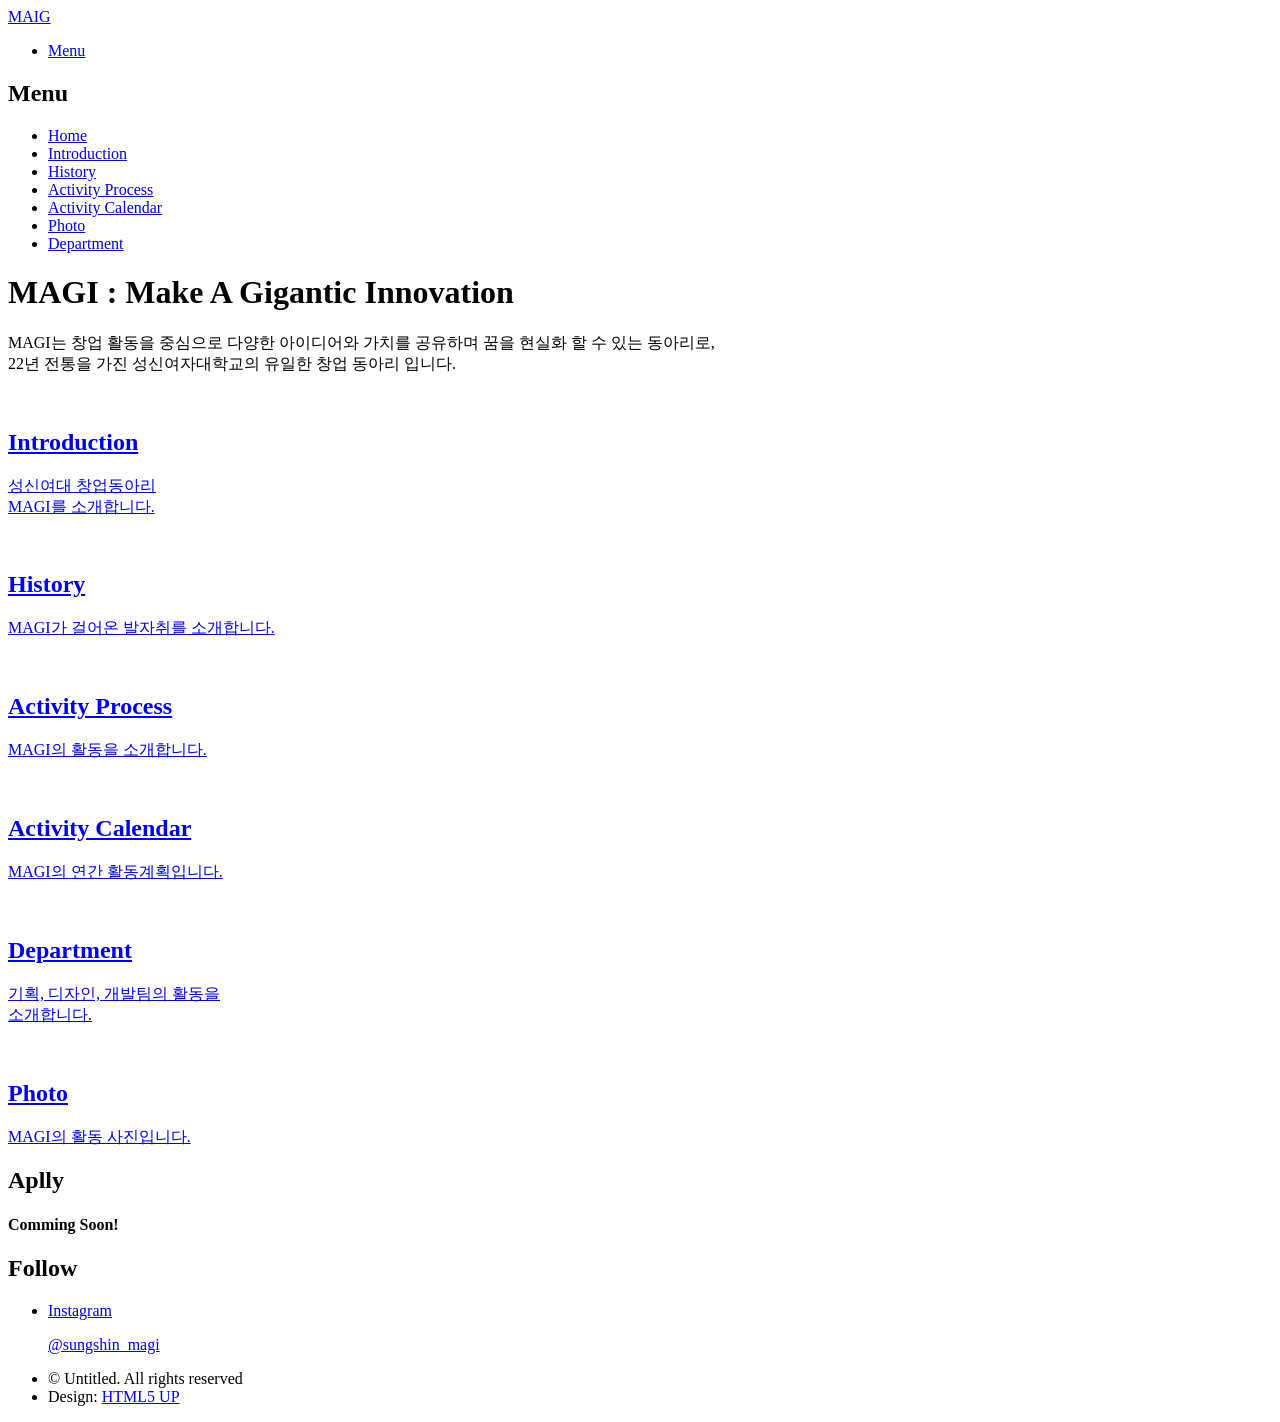
==== index.html @ 42c9fe87 "틀 잡기" ====
<!DOCTYPE html>
<!--
	Phantom by HTML5 UP
	html5up.net | @ajlkn
	Free for personal and commercial use under the CCA 3.0 license (html5up.net/license)
-->
<html>
  <head>
    <title>MAGI : Make A Gigantic Innovation</title>
    <meta charset="utf-8" />
    <meta
      name="viewport"
      content="width=device-width, initial-scale=1, user-scalable=no"
    />
    <link rel="stylesheet" href="assets/css/main.css" />
    <noscript
      ><link rel="stylesheet" href="assets/css/noscript.css"
    /></noscript>
  </head>
  <body class="is-preload">
    <!-- Wrapper -->
    <div id="wrapper">
      <!-- Header -->
      <header id="header">
        <div class="inner">
          <!-- Logo -->
          <a href="index.html" class="logo">
            <span class="symbol"
              ><img src="images/magi_logo_test.svg" alt="" /></span
            ><span class="title">MAIG</span>
          </a>

          <!-- Nav -->
          <nav>
            <ul>
              <li><a href="#menu">Menu</a></li>
            </ul>
          </nav>
        </div>
      </header>

      <!-- Menu -->
      <nav id="menu">
        <h2>Menu</h2>
        <ul>
          <li><a href="index.html">Home</a></li>
          <li><a href="introduction.html">Introduction</a></li>
          <li><a href="history.html">History</a></li>
          <li><a href="generic.html">Activity Process</a></li>
          <li><a href="generic.html">Activity Calendar</a></li>
          <li><a href="generic.html">Photo</a></li>
          <li><a href="generic.html">Department</a></li>
        </ul>
      </nav>

      <!-- Main -->
      <div id="main">
        <div class="inner">
          <header>
            <h1>MAGI : Make A Gigantic Innovation</h1>
            <p>
              MAGI는 창업 활동을 중심으로 다양한 아이디어와 가치를 공유하며 꿈을 현실화 할 수 있는 동아리로,</br>
			  22년 전통을 가진 성신여자대학교의 유일한 창업 동아리 입니다.
            </p>
          </header>
          <section class="tiles">
            <article class="style1">
              <span class="image">
                <img src="images/pic08.jpg" alt="" />
              </span>
              <a href="introduction.html">
                <h2>Introduction</h2>
                <div class="content">
                  <p>
                    성신여대 창업동아리 </br>MAGI를 소개합니다.
                  </p>
                </div>
              </a>
            </article>
            <article class="style2">
              <span class="image">
                <img src="images/pic05.jpg" alt="" />
              </span>
              <a href="history.html">
                <h2>History</h2>
                <div class="content">
                  <p>
                    MAGI가 걸어온 발자취를 소개합니다.
                  </p>
                </div>
              </a>
            </article>
            <article class="style3">
              <span class="image">
                <img src="images/pic08.jpg" alt="" />
              </span>
              <a href="process.html">
                <h2>Activity Process</h2>
                <div class="content">
                  <p>
                    MAGI의 활동을 소개합니다.
                  </p>
                </div>
              </a>
            </article>
            <article class="style4">
              <span class="image">
                <img src="images/pic05.jpg" alt="" />
              </span>
              <a href="calendar.html">
                <h2>Activity Calendar</h2>
                <div class="content">
                  <p>
                    MAGI의 연간 활동계획입니다.
                  </p>
                </div>
              </a>
            </article>
			<article class="style5">
              <span class="image">
                <img src="images/pic08.jpg" alt="" />
              </span>
              <a href="department.html">
                <h2>Department</h2>
                <div class="content">
                  <p>
                    기획, 디자인, 개발팀의 활동을</br>소개합니다.
                  </p>
                </div>
              </a>
            </article>
            <article class="style6">
              <span class="image">
                <img src="images/pic05.jpg" alt="" />
              </span>
              <a href="photo.html">
                <h2>Photo</h2>
                <div class="content">
                  <p>
                    MAGI의 활동 사진입니다.
                  </p>
                </div>
              </a>
            </article>
            
          </section>
        </div>
      </div>

      <!-- Footer -->
      <footer id="footer">
        <div class="inner">
          <section>
            <h2>Aplly</h2>
            <h4>Comming Soon!</h4>
          </section>
          <section>
            <h2>Follow</h2>
            <ul class="icons">
              <li>
				<a href="https://instagram.com/sungshin_magi?igshid=YmMyMTA2M2Y=" target="_blank" class="icon brands style2 fa-instagram"
                  ><span class="label">Instagram</span></a>
              </li>
			  <a href='https://instagram.com/sungshin_magi?igshid=YmMyMTA2M2Y=' target="_blank"><p>@sungshin_magi</p></a>
            </ul>
          </section>
          <ul class="copyright">
            <li>&copy; Untitled. All rights reserved</li>
            <li>Design: <a href="http://html5up.net">HTML5 UP</a></li>
          </ul>
        </div>
      </footer>
    </div>

    <!-- Scripts -->
    <script src="assets/js/jquery.min.js"></script>
    <script src="assets/js/browser.min.js"></script>
    <script src="assets/js/breakpoints.min.js"></script>
    <script src="assets/js/util.js"></script>
    <script src="assets/js/main.js"></script>
  </body>
</html>
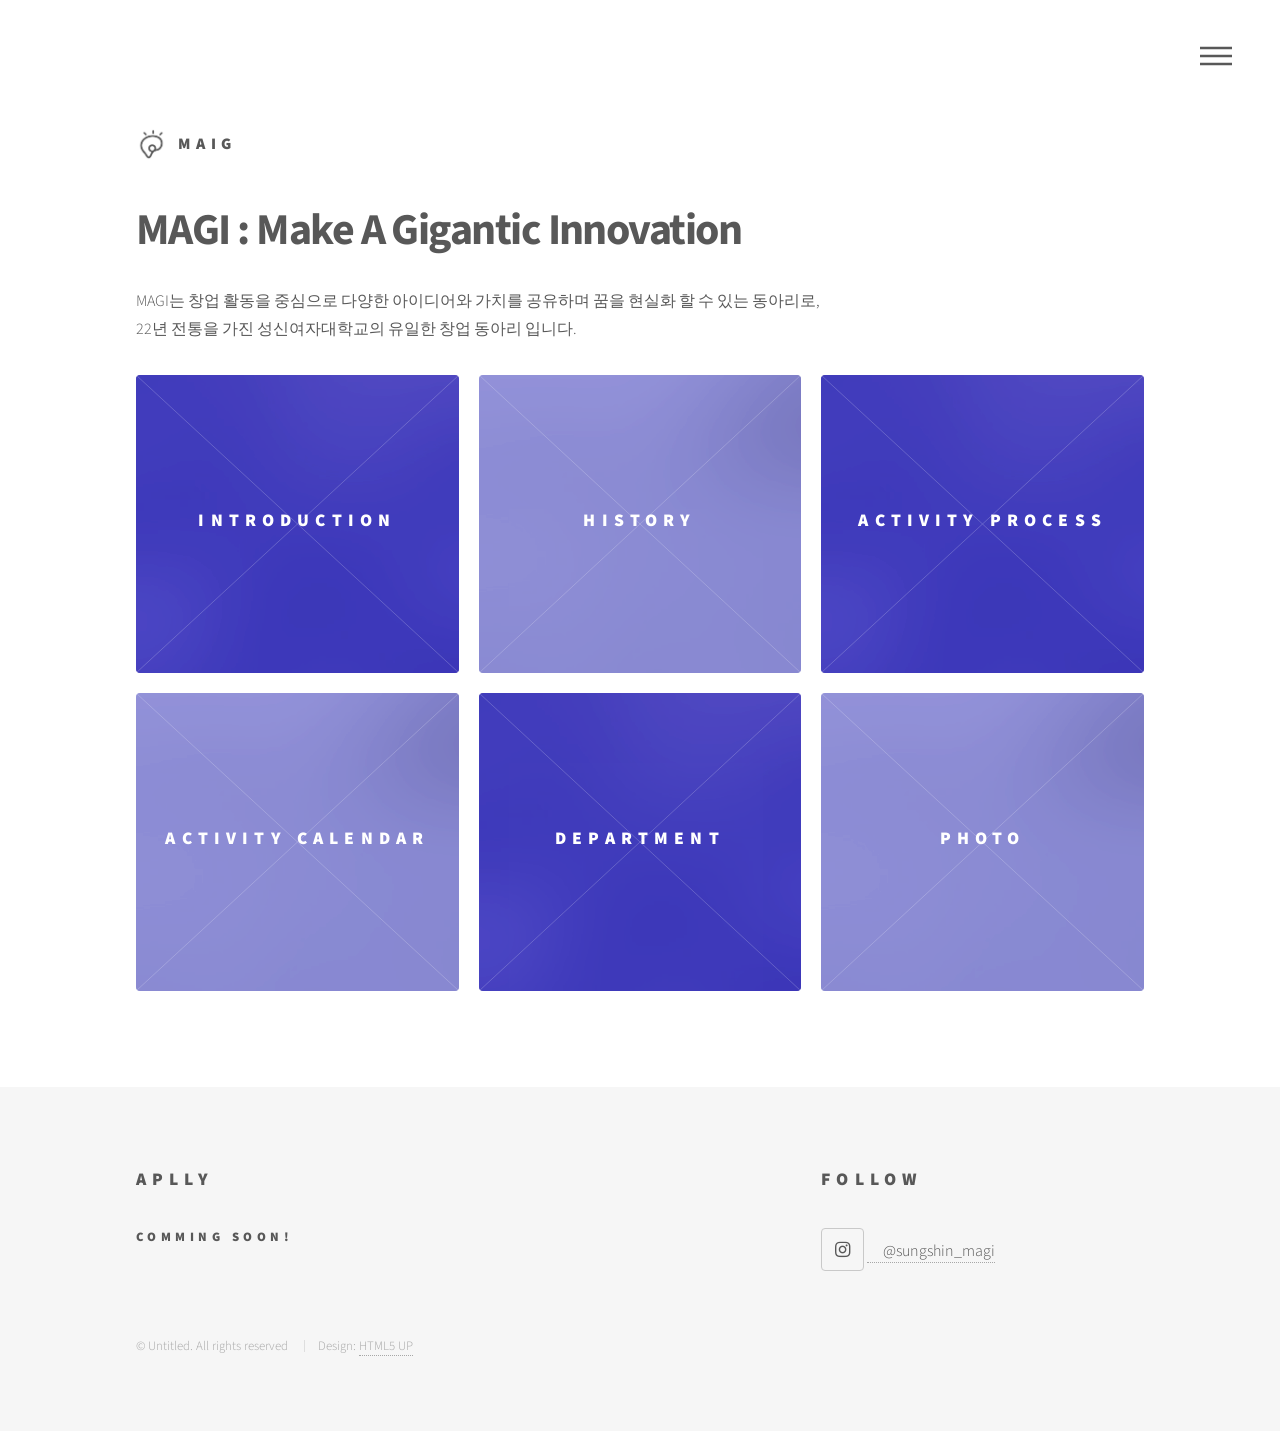
==== commit 055fe777: "firstCommit" ====
--- a/index.html
+++ b/index.html
@@ -1,182 +1,182 @@
-<!DOCTYPE html>
-<!--
-	Phantom by HTML5 UP
-	html5up.net | @ajlkn
-	Free for personal and commercial use under the CCA 3.0 license (html5up.net/license)
--->
-<html>
-  <head>
-    <title>MAGI : Make A Gigantic Innovation</title>
-    <meta charset="utf-8" />
-    <meta
-      name="viewport"
-      content="width=device-width, initial-scale=1, user-scalable=no"
-    />
-    <link rel="stylesheet" href="assets/css/main.css" />
-    <noscript
-      ><link rel="stylesheet" href="assets/css/noscript.css"
-    /></noscript>
-  </head>
-  <body class="is-preload">
-    <!-- Wrapper -->
-    <div id="wrapper">
-      <!-- Header -->
-      <header id="header">
-        <div class="inner">
-          <!-- Logo -->
-          <a href="index.html" class="logo">
-            <span class="symbol"
-              ><img src="images/magi_logo_test.svg" alt="" /></span
-            ><span class="title">MAIG</span>
-          </a>
-
-          <!-- Nav -->
-          <nav>
-            <ul>
-              <li><a href="#menu">Menu</a></li>
-            </ul>
-          </nav>
-        </div>
-      </header>
-
-      <!-- Menu -->
-      <nav id="menu">
-        <h2>Menu</h2>
-        <ul>
-          <li><a href="index.html">Home</a></li>
-          <li><a href="introduction.html">Introduction</a></li>
-          <li><a href="history.html">History</a></li>
-          <li><a href="generic.html">Activity Process</a></li>
-          <li><a href="generic.html">Activity Calendar</a></li>
-          <li><a href="generic.html">Photo</a></li>
-          <li><a href="generic.html">Department</a></li>
-        </ul>
-      </nav>
-
-      <!-- Main -->
-      <div id="main">
-        <div class="inner">
-          <header>
-            <h1>MAGI : Make A Gigantic Innovation</h1>
-            <p>
-              MAGI는 창업 활동을 중심으로 다양한 아이디어와 가치를 공유하며 꿈을 현실화 할 수 있는 동아리로,</br>
-			  22년 전통을 가진 성신여자대학교의 유일한 창업 동아리 입니다.
-            </p>
-          </header>
-          <section class="tiles">
-            <article class="style1">
-              <span class="image">
-                <img src="images/pic08.jpg" alt="" />
-              </span>
-              <a href="introduction.html">
-                <h2>Introduction</h2>
-                <div class="content">
-                  <p>
-                    성신여대 창업동아리 </br>MAGI를 소개합니다.
-                  </p>
-                </div>
-              </a>
-            </article>
-            <article class="style2">
-              <span class="image">
-                <img src="images/pic05.jpg" alt="" />
-              </span>
-              <a href="history.html">
-                <h2>History</h2>
-                <div class="content">
-                  <p>
-                    MAGI가 걸어온 발자취를 소개합니다.
-                  </p>
-                </div>
-              </a>
-            </article>
-            <article class="style3">
-              <span class="image">
-                <img src="images/pic08.jpg" alt="" />
-              </span>
-              <a href="process.html">
-                <h2>Activity Process</h2>
-                <div class="content">
-                  <p>
-                    MAGI의 활동을 소개합니다.
-                  </p>
-                </div>
-              </a>
-            </article>
-            <article class="style4">
-              <span class="image">
-                <img src="images/pic05.jpg" alt="" />
-              </span>
-              <a href="calendar.html">
-                <h2>Activity Calendar</h2>
-                <div class="content">
-                  <p>
-                    MAGI의 연간 활동계획입니다.
-                  </p>
-                </div>
-              </a>
-            </article>
-			<article class="style5">
-              <span class="image">
-                <img src="images/pic08.jpg" alt="" />
-              </span>
-              <a href="department.html">
-                <h2>Department</h2>
-                <div class="content">
-                  <p>
-                    기획, 디자인, 개발팀의 활동을</br>소개합니다.
-                  </p>
-                </div>
-              </a>
-            </article>
-            <article class="style6">
-              <span class="image">
-                <img src="images/pic05.jpg" alt="" />
-              </span>
-              <a href="photo.html">
-                <h2>Photo</h2>
-                <div class="content">
-                  <p>
-                    MAGI의 활동 사진입니다.
-                  </p>
-                </div>
-              </a>
-            </article>
-            
-          </section>
-        </div>
-      </div>
-
-      <!-- Footer -->
-      <footer id="footer">
-        <div class="inner">
-          <section>
-            <h2>Aplly</h2>
-            <h4>Comming Soon!</h4>
-          </section>
-          <section>
-            <h2>Follow</h2>
-            <ul class="icons">
-              <li>
-				<a href="https://instagram.com/sungshin_magi?igshid=YmMyMTA2M2Y=" target="_blank" class="icon brands style2 fa-instagram"
-                  ><span class="label">Instagram</span></a>
-              </li>
-			  <a href='https://instagram.com/sungshin_magi?igshid=YmMyMTA2M2Y=' target="_blank"><p>@sungshin_magi</p></a>
-            </ul>
-          </section>
-          <ul class="copyright">
-            <li>&copy; Untitled. All rights reserved</li>
-            <li>Design: <a href="http://html5up.net">HTML5 UP</a></li>
-          </ul>
-        </div>
-      </footer>
-    </div>
-
-    <!-- Scripts -->
-    <script src="assets/js/jquery.min.js"></script>
-    <script src="assets/js/browser.min.js"></script>
-    <script src="assets/js/breakpoints.min.js"></script>
-    <script src="assets/js/util.js"></script>
-    <script src="assets/js/main.js"></script>
-  </body>
-</html>
+<!DOCTYPE html>
+<!--
+	Phantom by HTML5 UP
+	html5up.net | @ajlkn
+	Free for personal and commercial use under the CCA 3.0 license (html5up.net/license)
+-->
+<html>
+  <head>
+    <title>MAGI : Make A Gigantic Innovation</title>
+    <meta charset="utf-8" />
+    <meta
+      name="viewport"
+      content="width=device-width, initial-scale=1, user-scalable=no"
+    />
+    <link rel="stylesheet" href="assets/css/main.css" />
+    <noscript
+      ><link rel="stylesheet" href="assets/css/noscript.css"
+    /></noscript>
+  </head>
+  <body class="is-preload">
+    <!-- Wrapper -->
+    <div id="wrapper">
+      <!-- Header -->
+      <header id="header">
+        <div class="inner">
+          <!-- Logo -->
+          <a href="index.html" class="logo">
+            <span class="symbol"
+              ><img src="images/magi_logo_test.svg" alt="" /></span
+            ><span class="title">MAIG</span>
+          </a>
+
+          <!-- Nav -->
+          <nav>
+            <ul>
+              <li><a href="#menu">Menu</a></li>
+            </ul>
+          </nav>
+        </div>
+      </header>
+
+      <!-- Menu -->
+      <nav id="menu">
+        <h2>Menu</h2>
+        <ul>
+          <li><a href="index.html">Home</a></li>
+          <li><a href="introduction.html">Introduction</a></li>
+          <li><a href="history.html">History</a></li>
+          <li><a href="generic.html">Activity Process</a></li>
+          <li><a href="generic.html">Activity Calendar</a></li>
+          <li><a href="generic.html">Photo</a></li>
+          <li><a href="generic.html">Department</a></li>
+        </ul>
+      </nav>
+
+      <!-- Main -->
+      <div id="main">
+        <div class="inner">
+          <header>
+            <h1>MAGI : Make A Gigantic Innovation</h1>
+            <p>
+              MAGI는 창업 활동을 중심으로 다양한 아이디어와 가치를 공유하며 꿈을 현실화 할 수 있는 동아리로,</br>
+			  22년 전통을 가진 성신여자대학교의 유일한 창업 동아리 입니다.
+            </p>
+          </header>
+          <section class="tiles">
+            <article class="style1">
+              <span class="image">
+                <img src="images/pic08.jpg" alt="" />
+              </span>
+              <a href="introduction.html">
+                <h2>Introduction</h2>
+                <div class="content">
+                  <p>
+                    성신여대 창업동아리 </br>MAGI를 소개합니다.
+                  </p>
+                </div>
+              </a>
+            </article>
+            <article class="style2">
+              <span class="image">
+                <img src="images/pic05.jpg" alt="" />
+              </span>
+              <a href="history.html">
+                <h2>History</h2>
+                <div class="content">
+                  <p>
+                    MAGI가 걸어온 발자취를 소개합니다.
+                  </p>
+                </div>
+              </a>
+            </article>
+            <article class="style3">
+              <span class="image">
+                <img src="images/pic08.jpg" alt="" />
+              </span>
+              <a href="process.html">
+                <h2>Activity Process</h2>
+                <div class="content">
+                  <p>
+                    MAGI의 활동을 소개합니다.
+                  </p>
+                </div>
+              </a>
+            </article>
+            <article class="style4">
+              <span class="image">
+                <img src="images/pic05.jpg" alt="" />
+              </span>
+              <a href="calendar.html">
+                <h2>Activity Calendar</h2>
+                <div class="content">
+                  <p>
+                    MAGI의 연간 활동계획입니다.
+                  </p>
+                </div>
+              </a>
+            </article>
+			<article class="style5">
+              <span class="image">
+                <img src="images/pic08.jpg" alt="" />
+              </span>
+              <a href="department.html">
+                <h2>Department</h2>
+                <div class="content">
+                  <p>
+                    기획, 디자인, 개발팀의 활동을</br>소개합니다.
+                  </p>
+                </div>
+              </a>
+            </article>
+            <article class="style6">
+              <span class="image">
+                <img src="images/pic05.jpg" alt="" />
+              </span>
+              <a href="photo.html">
+                <h2>Photo</h2>
+                <div class="content">
+                  <p>
+                    MAGI의 활동 사진입니다.
+                  </p>
+                </div>
+              </a>
+            </article>
+            
+          </section>
+        </div>
+      </div>
+
+      <!-- Footer -->
+      <footer id="footer">
+        <div class="inner">
+          <section>
+            <h2>Aplly</h2>
+            <h4>Comming Soon!</h4>
+          </section>
+          <section>
+            <h2>Follow</h2>
+            <ul class="icons">
+              <li>
+				<a href="https://instagram.com/sungshin_magi?igshid=YmMyMTA2M2Y=" target="_blank" class="icon brands style2 fa-instagram"
+                  ><span class="label">Instagram</span></a>
+              </li>
+			  <a href='https://instagram.com/sungshin_magi?igshid=YmMyMTA2M2Y=' target="_blank"><p>@sungshin_magi</p></a>
+            </ul>
+          </section>
+          <ul class="copyright">
+            <li>&copy; Untitled. All rights reserved</li>
+            <li>Design: <a href="http://html5up.net">HTML5 UP</a></li>
+          </ul>
+        </div>
+      </footer>
+    </div>
+
+    <!-- Scripts -->
+    <script src="assets/js/jquery.min.js"></script>
+    <script src="assets/js/browser.min.js"></script>
+    <script src="assets/js/breakpoints.min.js"></script>
+    <script src="assets/js/util.js"></script>
+    <script src="assets/js/main.js"></script>
+  </body>
+</html>
--- a/assets/css/main.css
+++ b/assets/css/main.css
@@ -0,0 +1,3419 @@
+@import url(fontawesome-all.min.css);
+@import url("https://fonts.googleapis.com/css?family=Source+Sans+Pro:300,700,900");
+
+/*
+	Phantom by HTML5 UP
+	html5up.net | @ajlkn
+	Free for personal and commercial use under the CCA 3.0 license (html5up.net/license)
+*/
+
+html,
+body,
+div,
+span,
+applet,
+object,
+iframe,
+h1,
+h2,
+h3,
+h4,
+h5,
+h6,
+p,
+blockquote,
+pre,
+a,
+abbr,
+acronym,
+address,
+big,
+cite,
+code,
+del,
+dfn,
+em,
+img,
+ins,
+kbd,
+q,
+s,
+samp,
+small,
+strike,
+strong,
+sub,
+sup,
+tt,
+var,
+b,
+u,
+i,
+center,
+dl,
+dt,
+dd,
+ol,
+ul,
+li,
+fieldset,
+form,
+label,
+legend,
+table,
+caption,
+tbody,
+tfoot,
+thead,
+tr,
+th,
+td,
+article,
+aside,
+canvas,
+details,
+embed,
+figure,
+figcaption,
+footer,
+header,
+hgroup,
+menu,
+nav,
+output,
+ruby,
+section,
+summary,
+time,
+mark,
+audio,
+video {
+  margin: 0;
+  padding: 0;
+  border: 0;
+  font-size: 100%;
+  font: inherit;
+  vertical-align: baseline;
+}
+
+article,
+aside,
+details,
+figcaption,
+figure,
+footer,
+header,
+hgroup,
+menu,
+nav,
+section {
+  display: block;
+}
+
+body {
+  line-height: 1;
+}
+
+ol,
+ul {
+  list-style: none;
+}
+
+blockquote,
+q {
+  quotes: none;
+}
+
+blockquote:before,
+blockquote:after,
+q:before,
+q:after {
+  content: "";
+  content: none;
+}
+
+table {
+  border-collapse: collapse;
+  border-spacing: 0;
+}
+
+body {
+  -webkit-text-size-adjust: none;
+}
+
+mark {
+  background-color: transparent;
+  color: inherit;
+}
+
+input::-moz-focus-inner {
+  border: 0;
+  padding: 0;
+}
+
+input,
+select,
+textarea {
+  -moz-appearance: none;
+  -webkit-appearance: none;
+  -ms-appearance: none;
+  appearance: none;
+}
+
+/* Basic */
+
+@-ms-viewport {
+  width: device-width;
+}
+
+body {
+  -ms-overflow-style: scrollbar;
+}
+
+@media screen and (max-width: 480px) {
+  html,
+  body {
+    min-width: 320px;
+  }
+}
+
+html {
+  box-sizing: border-box;
+}
+
+*,
+*:before,
+*:after {
+  box-sizing: inherit;
+}
+
+body {
+  background: #ffffff;
+}
+
+body.is-preload *,
+body.is-preload *:before,
+body.is-preload *:after {
+  -moz-animation: none !important;
+  -webkit-animation: none !important;
+  -ms-animation: none !important;
+  animation: none !important;
+  -moz-transition: none !important;
+  -webkit-transition: none !important;
+  -ms-transition: none !important;
+  transition: none !important;
+}
+
+/* Type */
+
+body,
+input,
+select,
+textarea {
+  color: #585858;
+  font-family: "Source Sans Pro", Helvetica, sans-serif;
+  font-size: 16pt;
+  font-weight: 300;
+  line-height: 1.75;
+}
+
+@media screen and (max-width: 1680px) {
+  body,
+  input,
+  select,
+  textarea {
+    font-size: 14pt;
+  }
+}
+
+@media screen and (max-width: 1280px) {
+  body,
+  input,
+  select,
+  textarea {
+    font-size: 12pt;
+  }
+}
+
+a {
+  -moz-transition: border-bottom-color 0.2s ease, color 0.2s ease;
+  -webkit-transition: border-bottom-color 0.2s ease, color 0.2s ease;
+  -ms-transition: border-bottom-color 0.2s ease, color 0.2s ease;
+  transition: border-bottom-color 0.2s ease, color 0.2s ease;
+  text-decoration: none;
+  color: #585858;
+  border-bottom: dotted 1px rgba(88, 88, 88, 0.5);
+}
+
+a:hover {
+  border-bottom-color: transparent;
+  color: #f2849e !important;
+}
+
+strong,
+b {
+  font-weight: 900;
+}
+
+em,
+i {
+  font-style: italic;
+}
+
+p {
+  margin: 0 0 2em 0;
+}
+
+h1 {
+  font-size: 2.75em;
+  font-weight: 700;
+  line-height: 1.3;
+  margin: 0 0 1em 0;
+  letter-spacing: -0.035em;
+}
+
+h1 a {
+  color: inherit;
+}
+
+@media screen and (max-width: 736px) {
+  h1 {
+    font-size: 2em;
+    margin: 0 0 1em 0;
+  }
+}
+
+@media screen and (max-width: 360px) {
+  h1 {
+    font-size: 1.75em;
+  }
+}
+
+h2,
+h3,
+h4,
+h5,
+h6 {
+  font-weight: 900;
+  line-height: 1.5;
+  margin: 0 0 2em 0;
+  text-transform: uppercase;
+  letter-spacing: 0.35em;
+}
+
+h2 a,
+h3 a,
+h4 a,
+h5 a,
+h6 a {
+  color: inherit;
+}
+
+h2 {
+  font-size: 1.1em;
+}
+
+h3 {
+  font-size: 1em;
+}
+
+h4 {
+  font-size: 0.8em;
+}
+
+h5 {
+  font-size: 0.8em;
+}
+
+h6 {
+  font-size: 0.8em;
+}
+
+@media screen and (max-width: 980px) {
+  h1 br,
+  h2 br,
+  h3 br,
+  h4 br,
+  h5 br,
+  h6 br {
+    display: none;
+  }
+}
+
+@media screen and (max-width: 736px) {
+  h2 {
+    font-size: 1em;
+  }
+
+  h3 {
+    font-size: 0.8em;
+  }
+}
+
+sub {
+  font-size: 0.8em;
+  position: relative;
+  top: 0.5em;
+}
+
+sup {
+  font-size: 0.8em;
+  position: relative;
+  top: -0.5em;
+}
+
+blockquote {
+  border-left: solid 4px #c9c9c9;
+  font-style: italic;
+  margin: 0 0 2em 0;
+  padding: 0.5em 0 0.5em 2em;
+}
+
+code {
+  background: rgba(144, 144, 144, 0.075);
+  border-radius: 4px;
+  border: solid 1px #c9c9c9;
+  font-family: "Courier New", monospace;
+  font-size: 0.9em;
+  margin: 0 0.25em;
+  padding: 0.25em 0.65em;
+}
+
+pre {
+  -webkit-overflow-scrolling: touch;
+  font-family: "Courier New", monospace;
+  font-size: 0.9em;
+  margin: 0 0 2em 0;
+}
+
+pre code {
+  display: block;
+  line-height: 1.75;
+  padding: 1em 1.5em;
+  overflow-x: auto;
+}
+
+hr {
+  border: 0;
+  border-bottom: solid 1px #c9c9c9;
+  margin: 2em 0;
+}
+
+hr.major {
+  margin: 3em 0;
+}
+
+.align-left {
+  text-align: left;
+}
+
+.align-center {
+  text-align: center;
+}
+
+.align-right {
+  text-align: right;
+}
+
+/* Row */
+
+.row {
+  display: flex;
+  flex-wrap: wrap;
+  box-sizing: border-box;
+  align-items: stretch;
+}
+
+.row > * {
+  box-sizing: border-box;
+}
+
+.row.gtr-uniform > * > :last-child {
+  margin-bottom: 0;
+}
+
+.row.aln-left {
+  justify-content: flex-start;
+}
+
+.row.aln-center {
+  justify-content: center;
+}
+
+.row.aln-right {
+  justify-content: flex-end;
+}
+
+.row.aln-top {
+  align-items: flex-start;
+}
+
+.row.aln-middle {
+  align-items: center;
+}
+
+.row.aln-bottom {
+  align-items: flex-end;
+}
+
+.row > .imp {
+  order: -1;
+}
+
+.row > .col-1 {
+  width: 8.33333%;
+}
+
+.row > .off-1 {
+  margin-left: 8.33333%;
+}
+
+.row > .col-2 {
+  width: 16.66667%;
+}
+
+.row > .off-2 {
+  margin-left: 16.66667%;
+}
+
+.row > .col-3 {
+  width: 25%;
+}
+
+.row > .off-3 {
+  margin-left: 25%;
+}
+
+.row > .col-4 {
+  width: 33.33333%;
+}
+
+.row > .off-4 {
+  margin-left: 33.33333%;
+}
+
+.row > .col-5 {
+  width: 41.66667%;
+}
+
+.row > .off-5 {
+  margin-left: 41.66667%;
+}
+
+.row > .col-6 {
+  width: 50%;
+}
+
+.row > .off-6 {
+  margin-left: 50%;
+}
+
+.row > .col-7 {
+  width: 58.33333%;
+}
+
+.row > .off-7 {
+  margin-left: 58.33333%;
+}
+
+.row > .col-8 {
+  width: 66.66667%;
+}
+
+.row > .off-8 {
+  margin-left: 66.66667%;
+}
+
+.row > .col-9 {
+  width: 75%;
+}
+
+.row > .off-9 {
+  margin-left: 75%;
+}
+
+.row > .col-10 {
+  width: 83.33333%;
+}
+
+.row > .off-10 {
+  margin-left: 83.33333%;
+}
+
+.row > .col-11 {
+  width: 91.66667%;
+}
+
+.row > .off-11 {
+  margin-left: 91.66667%;
+}
+
+.row > .col-12 {
+  width: 100%;
+}
+
+.row > .off-12 {
+  margin-left: 100%;
+}
+
+.row.gtr-0 {
+  margin-top: 0;
+  margin-left: 0em;
+}
+
+.row.gtr-0 > * {
+  padding: 0 0 0 0em;
+}
+
+.row.gtr-0.gtr-uniform {
+  margin-top: 0em;
+}
+
+.row.gtr-0.gtr-uniform > * {
+  padding-top: 0em;
+}
+
+.row.gtr-25 {
+  margin-top: 0;
+  margin-left: -0.5em;
+}
+
+.row.gtr-25 > * {
+  padding: 0 0 0 0.5em;
+}
+
+.row.gtr-25.gtr-uniform {
+  margin-top: -0.5em;
+}
+
+.row.gtr-25.gtr-uniform > * {
+  padding-top: 0.5em;
+}
+
+.row.gtr-50 {
+  margin-top: 0;
+  margin-left: -1em;
+}
+
+.row.gtr-50 > * {
+  padding: 0 0 0 1em;
+}
+
+.row.gtr-50.gtr-uniform {
+  margin-top: -1em;
+}
+
+.row.gtr-50.gtr-uniform > * {
+  padding-top: 1em;
+}
+
+.row {
+  margin-top: 0;
+  margin-left: -2em;
+}
+
+.row > * {
+  padding: 0 0 0 2em;
+}
+
+.row.gtr-uniform {
+  margin-top: -2em;
+}
+
+.row.gtr-uniform > * {
+  padding-top: 2em;
+}
+
+.row.gtr-150 {
+  margin-top: 0;
+  margin-left: -3em;
+}
+
+.row.gtr-150 > * {
+  padding: 0 0 0 3em;
+}
+
+.row.gtr-150.gtr-uniform {
+  margin-top: -3em;
+}
+
+.row.gtr-150.gtr-uniform > * {
+  padding-top: 3em;
+}
+
+.row.gtr-200 {
+  margin-top: 0;
+  margin-left: -4em;
+}
+
+.row.gtr-200 > * {
+  padding: 0 0 0 4em;
+}
+
+.row.gtr-200.gtr-uniform {
+  margin-top: -4em;
+}
+
+.row.gtr-200.gtr-uniform > * {
+  padding-top: 4em;
+}
+
+@media screen and (max-width: 1680px) {
+  .row {
+    display: flex;
+    flex-wrap: wrap;
+    box-sizing: border-box;
+    align-items: stretch;
+  }
+
+  .row > * {
+    box-sizing: border-box;
+  }
+
+  .row.gtr-uniform > * > :last-child {
+    margin-bottom: 0;
+  }
+
+  .row.aln-left {
+    justify-content: flex-start;
+  }
+
+  .row.aln-center {
+    justify-content: center;
+  }
+
+  .row.aln-right {
+    justify-content: flex-end;
+  }
+
+  .row.aln-top {
+    align-items: flex-start;
+  }
+
+  .row.aln-middle {
+    align-items: center;
+  }
+
+  .row.aln-bottom {
+    align-items: flex-end;
+  }
+
+  .row > .imp-xlarge {
+    order: -1;
+  }
+
+  .row > .col-1-xlarge {
+    width: 8.33333%;
+  }
+
+  .row > .off-1-xlarge {
+    margin-left: 8.33333%;
+  }
+
+  .row > .col-2-xlarge {
+    width: 16.66667%;
+  }
+
+  .row > .off-2-xlarge {
+    margin-left: 16.66667%;
+  }
+
+  .row > .col-3-xlarge {
+    width: 25%;
+  }
+
+  .row > .off-3-xlarge {
+    margin-left: 25%;
+  }
+
+  .row > .col-4-xlarge {
+    width: 33.33333%;
+  }
+
+  .row > .off-4-xlarge {
+    margin-left: 33.33333%;
+  }
+
+  .row > .col-5-xlarge {
+    width: 41.66667%;
+  }
+
+  .row > .off-5-xlarge {
+    margin-left: 41.66667%;
+  }
+
+  .row > .col-6-xlarge {
+    width: 50%;
+  }
+
+  .row > .off-6-xlarge {
+    margin-left: 50%;
+  }
+
+  .row > .col-7-xlarge {
+    width: 58.33333%;
+  }
+
+  .row > .off-7-xlarge {
+    margin-left: 58.33333%;
+  }
+
+  .row > .col-8-xlarge {
+    width: 66.66667%;
+  }
+
+  .row > .off-8-xlarge {
+    margin-left: 66.66667%;
+  }
+
+  .row > .col-9-xlarge {
+    width: 75%;
+  }
+
+  .row > .off-9-xlarge {
+    margin-left: 75%;
+  }
+
+  .row > .col-10-xlarge {
+    width: 83.33333%;
+  }
+
+  .row > .off-10-xlarge {
+    margin-left: 83.33333%;
+  }
+
+  .row > .col-11-xlarge {
+    width: 91.66667%;
+  }
+
+  .row > .off-11-xlarge {
+    margin-left: 91.66667%;
+  }
+
+  .row > .col-12-xlarge {
+    width: 100%;
+  }
+
+  .row > .off-12-xlarge {
+    margin-left: 100%;
+  }
+
+  .row.gtr-0 {
+    margin-top: 0;
+    margin-left: 0em;
+  }
+
+  .row.gtr-0 > * {
+    padding: 0 0 0 0em;
+  }
+
+  .row.gtr-0.gtr-uniform {
+    margin-top: 0em;
+  }
+
+  .row.gtr-0.gtr-uniform > * {
+    padding-top: 0em;
+  }
+
+  .row.gtr-25 {
+    margin-top: 0;
+    margin-left: -0.5em;
+  }
+
+  .row.gtr-25 > * {
+    padding: 0 0 0 0.5em;
+  }
+
+  .row.gtr-25.gtr-uniform {
+    margin-top: -0.5em;
+  }
+
+  .row.gtr-25.gtr-uniform > * {
+    padding-top: 0.5em;
+  }
+
+  .row.gtr-50 {
+    margin-top: 0;
+    margin-left: -1em;
+  }
+
+  .row.gtr-50 > * {
+    padding: 0 0 0 1em;
+  }
+
+  .row.gtr-50.gtr-uniform {
+    margin-top: -1em;
+  }
+
+  .row.gtr-50.gtr-uniform > * {
+    padding-top: 1em;
+  }
+
+  .row {
+    margin-top: 0;
+    margin-left: -2em;
+  }
+
+  .row > * {
+    padding: 0 0 0 2em;
+  }
+
+  .row.gtr-uniform {
+    margin-top: -2em;
+  }
+
+  .row.gtr-uniform > * {
+    padding-top: 2em;
+  }
+
+  .row.gtr-150 {
+    margin-top: 0;
+    margin-left: -3em;
+  }
+
+  .row.gtr-150 > * {
+    padding: 0 0 0 3em;
+  }
+
+  .row.gtr-150.gtr-uniform {
+    margin-top: -3em;
+  }
+
+  .row.gtr-150.gtr-uniform > * {
+    padding-top: 3em;
+  }
+
+  .row.gtr-200 {
+    margin-top: 0;
+    margin-left: -4em;
+  }
+
+  .row.gtr-200 > * {
+    padding: 0 0 0 4em;
+  }
+
+  .row.gtr-200.gtr-uniform {
+    margin-top: -4em;
+  }
+
+  .row.gtr-200.gtr-uniform > * {
+    padding-top: 4em;
+  }
+}
+
+@media screen and (max-width: 1280px) {
+  .row {
+    display: flex;
+    flex-wrap: wrap;
+    box-sizing: border-box;
+    align-items: stretch;
+  }
+
+  .row > * {
+    box-sizing: border-box;
+  }
+
+  .row.gtr-uniform > * > :last-child {
+    margin-bottom: 0;
+  }
+
+  .row.aln-left {
+    justify-content: flex-start;
+  }
+
+  .row.aln-center {
+    justify-content: center;
+  }
+
+  .row.aln-right {
+    justify-content: flex-end;
+  }
+
+  .row.aln-top {
+    align-items: flex-start;
+  }
+
+  .row.aln-middle {
+    align-items: center;
+  }
+
+  .row.aln-bottom {
+    align-items: flex-end;
+  }
+
+  .row > .imp-large {
+    order: -1;
+  }
+
+  .row > .col-1-large {
+    width: 8.33333%;
+  }
+
+  .row > .off-1-large {
+    margin-left: 8.33333%;
+  }
+
+  .row > .col-2-large {
+    width: 16.66667%;
+  }
+
+  .row > .off-2-large {
+    margin-left: 16.66667%;
+  }
+
+  .row > .col-3-large {
+    width: 25%;
+  }
+
+  .row > .off-3-large {
+    margin-left: 25%;
+  }
+
+  .row > .col-4-large {
+    width: 33.33333%;
+  }
+
+  .row > .off-4-large {
+    margin-left: 33.33333%;
+  }
+
+  .row > .col-5-large {
+    width: 41.66667%;
+  }
+
+  .row > .off-5-large {
+    margin-left: 41.66667%;
+  }
+
+  .row > .col-6-large {
+    width: 50%;
+  }
+
+  .row > .off-6-large {
+    margin-left: 50%;
+  }
+
+  .row > .col-7-large {
+    width: 58.33333%;
+  }
+
+  .row > .off-7-large {
+    margin-left: 58.33333%;
+  }
+
+  .row > .col-8-large {
+    width: 66.66667%;
+  }
+
+  .row > .off-8-large {
+    margin-left: 66.66667%;
+  }
+
+  .row > .col-9-large {
+    width: 75%;
+  }
+
+  .row > .off-9-large {
+    margin-left: 75%;
+  }
+
+  .row > .col-10-large {
+    width: 83.33333%;
+  }
+
+  .row > .off-10-large {
+    margin-left: 83.33333%;
+  }
+
+  .row > .col-11-large {
+    width: 91.66667%;
+  }
+
+  .row > .off-11-large {
+    margin-left: 91.66667%;
+  }
+
+  .row > .col-12-large {
+    width: 100%;
+  }
+
+  .row > .off-12-large {
+    margin-left: 100%;
+  }
+
+  .row.gtr-0 {
+    margin-top: 0;
+    margin-left: 0em;
+  }
+
+  .row.gtr-0 > * {
+    padding: 0 0 0 0em;
+  }
+
+  .row.gtr-0.gtr-uniform {
+    margin-top: 0em;
+  }
+
+  .row.gtr-0.gtr-uniform > * {
+    padding-top: 0em;
+  }
+
+  .row.gtr-25 {
+    margin-top: 0;
+    margin-left: -0.5em;
+  }
+
+  .row.gtr-25 > * {
+    padding: 0 0 0 0.5em;
+  }
+
+  .row.gtr-25.gtr-uniform {
+    margin-top: -0.5em;
+  }
+
+  .row.gtr-25.gtr-uniform > * {
+    padding-top: 0.5em;
+  }
+
+  .row.gtr-50 {
+    margin-top: 0;
+    margin-left: -1em;
+  }
+
+  .row.gtr-50 > * {
+    padding: 0 0 0 1em;
+  }
+
+  .row.gtr-50.gtr-uniform {
+    margin-top: -1em;
+  }
+
+  .row.gtr-50.gtr-uniform > * {
+    padding-top: 1em;
+  }
+
+  .row {
+    margin-top: 0;
+    margin-left: -2em;
+  }
+
+  .row > * {
+    padding: 0 0 0 2em;
+  }
+
+  .row.gtr-uniform {
+    margin-top: -2em;
+  }
+
+  .row.gtr-uniform > * {
+    padding-top: 2em;
+  }
+
+  .row.gtr-150 {
+    margin-top: 0;
+    margin-left: -3em;
+  }
+
+  .row.gtr-150 > * {
+    padding: 0 0 0 3em;
+  }
+
+  .row.gtr-150.gtr-uniform {
+    margin-top: -3em;
+  }
+
+  .row.gtr-150.gtr-uniform > * {
+    padding-top: 3em;
+  }
+
+  .row.gtr-200 {
+    margin-top: 0;
+    margin-left: -4em;
+  }
+
+  .row.gtr-200 > * {
+    padding: 0 0 0 4em;
+  }
+
+  .row.gtr-200.gtr-uniform {
+    margin-top: -4em;
+  }
+
+  .row.gtr-200.gtr-uniform > * {
+    padding-top: 4em;
+  }
+}
+
+@media screen and (max-width: 980px) {
+  .row {
+    display: flex;
+    flex-wrap: wrap;
+    box-sizing: border-box;
+    align-items: stretch;
+  }
+
+  .row > * {
+    box-sizing: border-box;
+  }
+
+  .row.gtr-uniform > * > :last-child {
+    margin-bottom: 0;
+  }
+
+  .row.aln-left {
+    justify-content: flex-start;
+  }
+
+  .row.aln-center {
+    justify-content: center;
+  }
+
+  .row.aln-right {
+    justify-content: flex-end;
+  }
+
+  .row.aln-top {
+    align-items: flex-start;
+  }
+
+  .row.aln-middle {
+    align-items: center;
+  }
+
+  .row.aln-bottom {
+    align-items: flex-end;
+  }
+
+  .row > .imp-medium {
+    order: -1;
+  }
+
+  .row > .col-1-medium {
+    width: 8.33333%;
+  }
+
+  .row > .off-1-medium {
+    margin-left: 8.33333%;
+  }
+
+  .row > .col-2-medium {
+    width: 16.66667%;
+  }
+
+  .row > .off-2-medium {
+    margin-left: 16.66667%;
+  }
+
+  .row > .col-3-medium {
+    width: 25%;
+  }
+
+  .row > .off-3-medium {
+    margin-left: 25%;
+  }
+
+  .row > .col-4-medium {
+    width: 33.33333%;
+  }
+
+  .row > .off-4-medium {
+    margin-left: 33.33333%;
+  }
+
+  .row > .col-5-medium {
+    width: 41.66667%;
+  }
+
+  .row > .off-5-medium {
+    margin-left: 41.66667%;
+  }
+
+  .row > .col-6-medium {
+    width: 50%;
+  }
+
+  .row > .off-6-medium {
+    margin-left: 50%;
+  }
+
+  .row > .col-7-medium {
+    width: 58.33333%;
+  }
+
+  .row > .off-7-medium {
+    margin-left: 58.33333%;
+  }
+
+  .row > .col-8-medium {
+    width: 66.66667%;
+  }
+
+  .row > .off-8-medium {
+    margin-left: 66.66667%;
+  }
+
+  .row > .col-9-medium {
+    width: 75%;
+  }
+
+  .row > .off-9-medium {
+    margin-left: 75%;
+  }
+
+  .row > .col-10-medium {
+    width: 83.33333%;
+  }
+
+  .row > .off-10-medium {
+    margin-left: 83.33333%;
+  }
+
+  .row > .col-11-medium {
+    width: 91.66667%;
+  }
+
+  .row > .off-11-medium {
+    margin-left: 91.66667%;
+  }
+
+  .row > .col-12-medium {
+    width: 100%;
+  }
+
+  .row > .off-12-medium {
+    margin-left: 100%;
+  }
+
+  .row.gtr-0 {
+    margin-top: 0;
+    margin-left: 0em;
+  }
+
+  .row.gtr-0 > * {
+    padding: 0 0 0 0em;
+  }
+
+  .row.gtr-0.gtr-uniform {
+    margin-top: 0em;
+  }
+
+  .row.gtr-0.gtr-uniform > * {
+    padding-top: 0em;
+  }
+
+  .row.gtr-25 {
+    margin-top: 0;
+    margin-left: -0.375em;
+  }
+
+  .row.gtr-25 > * {
+    padding: 0 0 0 0.375em;
+  }
+
+  .row.gtr-25.gtr-uniform {
+    margin-top: -0.375em;
+  }
+
+  .row.gtr-25.gtr-uniform > * {
+    padding-top: 0.375em;
+  }
+
+  .row.gtr-50 {
+    margin-top: 0;
+    margin-left: -0.75em;
+  }
+
+  .row.gtr-50 > * {
+    padding: 0 0 0 0.75em;
+  }
+
+  .row.gtr-50.gtr-uniform {
+    margin-top: -0.75em;
+  }
+
+  .row.gtr-50.gtr-uniform > * {
+    padding-top: 0.75em;
+  }
+
+  .row {
+    margin-top: 0;
+    margin-left: -1.5em;
+  }
+
+  .row > * {
+    padding: 0 0 0 1.5em;
+  }
+
+  .row.gtr-uniform {
+    margin-top: -1.5em;
+  }
+
+  .row.gtr-uniform > * {
+    padding-top: 1.5em;
+  }
+
+  .row.gtr-150 {
+    margin-top: 0;
+    margin-left: -2.25em;
+  }
+
+  .row.gtr-150 > * {
+    padding: 0 0 0 2.25em;
+  }
+
+  .row.gtr-150.gtr-uniform {
+    margin-top: -2.25em;
+  }
+
+  .row.gtr-150.gtr-uniform > * {
+    padding-top: 2.25em;
+  }
+
+  .row.gtr-200 {
+    margin-top: 0;
+    margin-left: -3em;
+  }
+
+  .row.gtr-200 > * {
+    padding: 0 0 0 3em;
+  }
+
+  .row.gtr-200.gtr-uniform {
+    margin-top: -3em;
+  }
+
+  .row.gtr-200.gtr-uniform > * {
+    padding-top: 3em;
+  }
+}
+
+@media screen and (max-width: 736px) {
+  .row {
+    display: flex;
+    flex-wrap: wrap;
+    box-sizing: border-box;
+    align-items: stretch;
+  }
+
+  .row > * {
+    box-sizing: border-box;
+  }
+
+  .row.gtr-uniform > * > :last-child {
+    margin-bottom: 0;
+  }
+
+  .row.aln-left {
+    justify-content: flex-start;
+  }
+
+  .row.aln-center {
+    justify-content: center;
+  }
+
+  .row.aln-right {
+    justify-content: flex-end;
+  }
+
+  .row.aln-top {
+    align-items: flex-start;
+  }
+
+  .row.aln-middle {
+    align-items: center;
+  }
+
+  .row.aln-bottom {
+    align-items: flex-end;
+  }
+
+  .row > .imp-small {
+    order: -1;
+  }
+
+  .row > .col-1-small {
+    width: 8.33333%;
+  }
+
+  .row > .off-1-small {
+    margin-left: 8.33333%;
+  }
+
+  .row > .col-2-small {
+    width: 16.66667%;
+  }
+
+  .row > .off-2-small {
+    margin-left: 16.66667%;
+  }
+
+  .row > .col-3-small {
+    width: 25%;
+  }
+
+  .row > .off-3-small {
+    margin-left: 25%;
+  }
+
+  .row > .col-4-small {
+    width: 33.33333%;
+  }
+
+  .row > .off-4-small {
+    margin-left: 33.33333%;
+  }
+
+  .row > .col-5-small {
+    width: 41.66667%;
+  }
+
+  .row > .off-5-small {
+    margin-left: 41.66667%;
+  }
+
+  .row > .col-6-small {
+    width: 50%;
+  }
+
+  .row > .off-6-small {
+    margin-left: 50%;
+  }
+
+  .row > .col-7-small {
+    width: 58.33333%;
+  }
+
+  .row > .off-7-small {
+    margin-left: 58.33333%;
+  }
+
+  .row > .col-8-small {
+    width: 66.66667%;
+  }
+
+  .row > .off-8-small {
+    margin-left: 66.66667%;
+  }
+
+  .row > .col-9-small {
+    width: 75%;
+  }
+
+  .row > .off-9-small {
+    margin-left: 75%;
+  }
+
+  .row > .col-10-small {
+    width: 83.33333%;
+  }
+
+  .row > .off-10-small {
+    margin-left: 83.33333%;
+  }
+
+  .row > .col-11-small {
+    width: 91.66667%;
+  }
+
+  .row > .off-11-small {
+    margin-left: 91.66667%;
+  }
+
+  .row > .col-12-small {
+    width: 100%;
+  }
+
+  .row > .off-12-small {
+    margin-left: 100%;
+  }
+
+  .row.gtr-0 {
+    margin-top: 0;
+    margin-left: 0em;
+  }
+
+  .row.gtr-0 > * {
+    padding: 0 0 0 0em;
+  }
+
+  .row.gtr-0.gtr-uniform {
+    margin-top: 0em;
+  }
+
+  .row.gtr-0.gtr-uniform > * {
+    padding-top: 0em;
+  }
+
+  .row.gtr-25 {
+    margin-top: 0;
+    margin-left: -0.25em;
+  }
+
+  .row.gtr-25 > * {
+    padding: 0 0 0 0.25em;
+  }
+
+  .row.gtr-25.gtr-uniform {
+    margin-top: -0.25em;
+  }
+
+  .row.gtr-25.gtr-uniform > * {
+    padding-top: 0.25em;
+  }
+
+  .row.gtr-50 {
+    margin-top: 0;
+    margin-left: -0.5em;
+  }
+
+  .row.gtr-50 > * {
+    padding: 0 0 0 0.5em;
+  }
+
+  .row.gtr-50.gtr-uniform {
+    margin-top: -0.5em;
+  }
+
+  .row.gtr-50.gtr-uniform > * {
+    padding-top: 0.5em;
+  }
+
+  .row {
+    margin-top: 0;
+    margin-left: -1em;
+  }
+
+  .row > * {
+    padding: 0 0 0 1em;
+  }
+
+  .row.gtr-uniform {
+    margin-top: -1em;
+  }
+
+  .row.gtr-uniform > * {
+    padding-top: 1em;
+  }
+
+  .row.gtr-150 {
+    margin-top: 0;
+    margin-left: -1.5em;
+  }
+
+  .row.gtr-150 > * {
+    padding: 0 0 0 1.5em;
+  }
+
+  .row.gtr-150.gtr-uniform {
+    margin-top: -1.5em;
+  }
+
+  .row.gtr-150.gtr-uniform > * {
+    padding-top: 1.5em;
+  }
+
+  .row.gtr-200 {
+    margin-top: 0;
+    margin-left: -2em;
+  }
+
+  .row.gtr-200 > * {
+    padding: 0 0 0 2em;
+  }
+
+  .row.gtr-200.gtr-uniform {
+    margin-top: -2em;
+  }
+
+  .row.gtr-200.gtr-uniform > * {
+    padding-top: 2em;
+  }
+}
+
+@media screen and (max-width: 480px) {
+  .row {
+    display: flex;
+    flex-wrap: wrap;
+    box-sizing: border-box;
+    align-items: stretch;
+  }
+
+  .row > * {
+    box-sizing: border-box;
+  }
+
+  .row.gtr-uniform > * > :last-child {
+    margin-bottom: 0;
+  }
+
+  .row.aln-left {
+    justify-content: flex-start;
+  }
+
+  .row.aln-center {
+    justify-content: center;
+  }
+
+  .row.aln-right {
+    justify-content: flex-end;
+  }
+
+  .row.aln-top {
+    align-items: flex-start;
+  }
+
+  .row.aln-middle {
+    align-items: center;
+  }
+
+  .row.aln-bottom {
+    align-items: flex-end;
+  }
+
+  .row > .imp-xsmall {
+    order: -1;
+  }
+
+  .row > .col-1-xsmall {
+    width: 8.33333%;
+  }
+
+  .row > .off-1-xsmall {
+    margin-left: 8.33333%;
+  }
+
+  .row > .col-2-xsmall {
+    width: 16.66667%;
+  }
+
+  .row > .off-2-xsmall {
+    margin-left: 16.66667%;
+  }
+
+  .row > .col-3-xsmall {
+    width: 25%;
+  }
+
+  .row > .off-3-xsmall {
+    margin-left: 25%;
+  }
+
+  .row > .col-4-xsmall {
+    width: 33.33333%;
+  }
+
+  .row > .off-4-xsmall {
+    margin-left: 33.33333%;
+  }
+
+  .row > .col-5-xsmall {
+    width: 41.66667%;
+  }
+
+  .row > .off-5-xsmall {
+    margin-left: 41.66667%;
+  }
+
+  .row > .col-6-xsmall {
+    width: 50%;
+  }
+
+  .row > .off-6-xsmall {
+    margin-left: 50%;
+  }
+
+  .row > .col-7-xsmall {
+    width: 58.33333%;
+  }
+
+  .row > .off-7-xsmall {
+    margin-left: 58.33333%;
+  }
+
+  .row > .col-8-xsmall {
+    width: 66.66667%;
+  }
+
+  .row > .off-8-xsmall {
+    margin-left: 66.66667%;
+  }
+
+  .row > .col-9-xsmall {
+    width: 75%;
+  }
+
+  .row > .off-9-xsmall {
+    margin-left: 75%;
+  }
+
+  .row > .col-10-xsmall {
+    width: 83.33333%;
+  }
+
+  .row > .off-10-xsmall {
+    margin-left: 83.33333%;
+  }
+
+  .row > .col-11-xsmall {
+    width: 91.66667%;
+  }
+
+  .row > .off-11-xsmall {
+    margin-left: 91.66667%;
+  }
+
+  .row > .col-12-xsmall {
+    width: 100%;
+  }
+
+  .row > .off-12-xsmall {
+    margin-left: 100%;
+  }
+
+  .row.gtr-0 {
+    margin-top: 0;
+    margin-left: 0em;
+  }
+
+  .row.gtr-0 > * {
+    padding: 0 0 0 0em;
+  }
+
+  .row.gtr-0.gtr-uniform {
+    margin-top: 0em;
+  }
+
+  .row.gtr-0.gtr-uniform > * {
+    padding-top: 0em;
+  }
+
+  .row.gtr-25 {
+    margin-top: 0;
+    margin-left: -0.25em;
+  }
+
+  .row.gtr-25 > * {
+    padding: 0 0 0 0.25em;
+  }
+
+  .row.gtr-25.gtr-uniform {
+    margin-top: -0.25em;
+  }
+
+  .row.gtr-25.gtr-uniform > * {
+    padding-top: 0.25em;
+  }
+
+  .row.gtr-50 {
+    margin-top: 0;
+    margin-left: -0.5em;
+  }
+
+  .row.gtr-50 > * {
+    padding: 0 0 0 0.5em;
+  }
+
+  .row.gtr-50.gtr-uniform {
+    margin-top: -0.5em;
+  }
+
+  .row.gtr-50.gtr-uniform > * {
+    padding-top: 0.5em;
+  }
+
+  .row {
+    margin-top: 0;
+    margin-left: -1em;
+  }
+
+  .row > * {
+    padding: 0 0 0 1em;
+  }
+
+  .row.gtr-uniform {
+    margin-top: -1em;
+  }
+
+  .row.gtr-uniform > * {
+    padding-top: 1em;
+  }
+
+  .row.gtr-150 {
+    margin-top: 0;
+    margin-left: -1.5em;
+  }
+
+  .row.gtr-150 > * {
+    padding: 0 0 0 1.5em;
+  }
+
+  .row.gtr-150.gtr-uniform {
+    margin-top: -1.5em;
+  }
+
+  .row.gtr-150.gtr-uniform > * {
+    padding-top: 1.5em;
+  }
+
+  .row.gtr-200 {
+    margin-top: 0;
+    margin-left: -2em;
+  }
+
+  .row.gtr-200 > * {
+    padding: 0 0 0 2em;
+  }
+
+  .row.gtr-200.gtr-uniform {
+    margin-top: -2em;
+  }
+
+  .row.gtr-200.gtr-uniform > * {
+    padding-top: 2em;
+  }
+}
+
+/* Section/Article */
+
+section.special,
+article.special {
+  text-align: center;
+}
+
+header p {
+  margin-top: -1em;
+}
+
+@media screen and (max-width: 736px) {
+  header p {
+    margin-top: 0;
+  }
+}
+
+/* Icon */
+
+.icon {
+  text-decoration: none;
+  border-bottom: none;
+  position: relative;
+}
+
+.icon:before {
+  -moz-osx-font-smoothing: grayscale;
+  -webkit-font-smoothing: antialiased;
+  display: inline-block;
+  font-style: normal;
+  font-variant: normal;
+  text-rendering: auto;
+  line-height: 1;
+  text-transform: none !important;
+  font-family: "Font Awesome 5 Free";
+  font-weight: 400;
+}
+
+.icon > .label {
+  display: none;
+}
+
+.icon:before {
+  line-height: inherit;
+}
+
+.icon.solid:before {
+  font-weight: 900;
+}
+
+.icon.brands:before {
+  font-family: "Font Awesome 5 Brands";
+}
+
+.icon.style2 {
+  -moz-transition: background-color 0.2s ease-in-out, color 0.2s ease-in-out,
+    border-color 0.2s ease-in-out;
+  -webkit-transition: background-color 0.2s ease-in-out, color 0.2s ease-in-out,
+    border-color 0.2s ease-in-out;
+  -ms-transition: background-color 0.2s ease-in-out, color 0.2s ease-in-out,
+    border-color 0.2s ease-in-out;
+  transition: background-color 0.2s ease-in-out, color 0.2s ease-in-out,
+    border-color 0.2s ease-in-out;
+  background-color: transparent;
+  border: solid 1px #c9c9c9;
+  border-radius: 4px;
+  width: 2.65em;
+  height: 2.65em;
+  display: inline-block;
+  text-align: center;
+  line-height: 2.65em;
+  color: inherit;
+}
+
+.icon.style2:before {
+  font-size: 1.1em;
+}
+
+.icon.style2:hover {
+  color: #f2849e;
+  border-color: #f2849e;
+}
+
+.icon.style2:active {
+  background-color: rgba(242, 132, 158, 0.1);
+}
+
+/* List */
+
+ol {
+  list-style: decimal;
+  margin: 0 0 2em 0;
+  padding-left: 1.25em;
+}
+
+ol li {
+  padding-left: 0.25em;
+}
+
+ul {
+  list-style: disc;
+  margin: 0 0 2em 0;
+  padding-left: 1em;
+}
+
+ul li {
+  padding-left: 0.5em;
+}
+
+ul.alt {
+  list-style: none;
+  padding-left: 0;
+}
+
+ul.alt li {
+  border-top: solid 1px #c9c9c9;
+  padding: 0.5em 0;
+}
+
+ul.alt li:first-child {
+  border-top: 0;
+  padding-top: 0;
+}
+
+dl {
+  margin: 0 0 2em 0;
+}
+
+dl dt {
+  display: block;
+  font-weight: 900;
+  margin: 0 0 1em 0;
+}
+
+dl dd {
+  margin-left: 2em;
+}
+
+/* Actions */
+
+ul.actions {
+  display: -moz-flex;
+  display: -webkit-flex;
+  display: -ms-flex;
+  display: flex;
+  cursor: default;
+  list-style: none;
+  margin-left: -1em;
+  padding-left: 0;
+}
+
+ul.actions li {
+  padding: 0 0 0 1em;
+  vertical-align: middle;
+}
+
+ul.actions.special {
+  -moz-justify-content: center;
+  -webkit-justify-content: center;
+  -ms-justify-content: center;
+  justify-content: center;
+  width: 100%;
+  margin-left: 0;
+}
+
+ul.actions.special li:first-child {
+  padding-left: 0;
+}
+
+ul.actions.stacked {
+  -moz-flex-direction: column;
+  -webkit-flex-direction: column;
+  -ms-flex-direction: column;
+  flex-direction: column;
+  margin-left: 0;
+}
+
+ul.actions.stacked li {
+  padding: 1.3em 0 0 0;
+}
+
+ul.actions.stacked li:first-child {
+  padding-top: 0;
+}
+
+ul.actions.fit {
+  width: calc(100% + 1em);
+}
+
+ul.actions.fit li {
+  -moz-flex-grow: 1;
+  -webkit-flex-grow: 1;
+  -ms-flex-grow: 1;
+  flex-grow: 1;
+  -moz-flex-shrink: 1;
+  -webkit-flex-shrink: 1;
+  -ms-flex-shrink: 1;
+  flex-shrink: 1;
+  width: 100%;
+}
+
+ul.actions.fit li > * {
+  width: 100%;
+}
+
+ul.actions.fit.stacked {
+  width: 100%;
+}
+
+@media screen and (max-width: 480px) {
+  ul.actions:not(.fixed) {
+    -moz-flex-direction: column;
+    -webkit-flex-direction: column;
+    -ms-flex-direction: column;
+    flex-direction: column;
+    margin-left: 0;
+    width: 100% !important;
+  }
+
+  ul.actions:not(.fixed) li {
+    -moz-flex-grow: 1;
+    -webkit-flex-grow: 1;
+    -ms-flex-grow: 1;
+    flex-grow: 1;
+    -moz-flex-shrink: 1;
+    -webkit-flex-shrink: 1;
+    -ms-flex-shrink: 1;
+    flex-shrink: 1;
+    padding: 1em 0 0 0;
+    text-align: center;
+    width: 100%;
+  }
+
+  ul.actions:not(.fixed) li > * {
+    width: 100%;
+  }
+
+  ul.actions:not(.fixed) li:first-child {
+    padding-top: 0;
+  }
+
+  ul.actions:not(.fixed) li input[type="submit"],
+  ul.actions:not(.fixed) li input[type="reset"],
+  ul.actions:not(.fixed) li input[type="button"],
+  ul.actions:not(.fixed) li button,
+  ul.actions:not(.fixed) li .button {
+    width: 100%;
+  }
+
+  ul.actions:not(.fixed) li input[type="submit"].icon:before,
+  ul.actions:not(.fixed) li input[type="reset"].icon:before,
+  ul.actions:not(.fixed) li input[type="button"].icon:before,
+  ul.actions:not(.fixed) li button.icon:before,
+  ul.actions:not(.fixed) li .button.icon:before {
+    margin-left: -0.5rem;
+  }
+}
+
+/* Icons */
+
+ul.icons {
+  cursor: default;
+  list-style: none;
+  padding-left: 0;
+  margin: -1em 0 2em -1em;
+}
+
+ul.icons li {
+  display: inline-block;
+  padding: 1em 0 0 1em;
+}
+ul.icons p {
+  display: inline-block;
+  padding: 0 0 0 1em;
+  margin: 0 0 0 0;
+}
+
+/* Form */
+
+form {
+  margin: 0 0 2em 0;
+  overflow-x: hidden;
+}
+
+form > :last-child {
+  margin-bottom: 0;
+}
+
+form > .fields {
+  display: -moz-flex;
+  display: -webkit-flex;
+  display: -ms-flex;
+  display: flex;
+  -moz-flex-wrap: wrap;
+  -webkit-flex-wrap: wrap;
+  -ms-flex-wrap: wrap;
+  flex-wrap: wrap;
+  width: calc(100% + 3em);
+  margin: -1.5em 0 2em -1.5em;
+}
+
+form > .fields > .field {
+  -moz-flex-grow: 0;
+  -webkit-flex-grow: 0;
+  -ms-flex-grow: 0;
+  flex-grow: 0;
+  -moz-flex-shrink: 0;
+  -webkit-flex-shrink: 0;
+  -ms-flex-shrink: 0;
+  flex-shrink: 0;
+  padding: 1.5em 0 0 1.5em;
+  width: calc(100% - 1.5em);
+}
+
+form > .fields > .field.half {
+  width: calc(50% - 0.75em);
+}
+
+form > .fields > .field.third {
+  width: calc(100% / 3 - 0.5em);
+}
+
+form > .fields > .field.quarter {
+  width: calc(25% - 0.375em);
+}
+
+@media screen and (max-width: 480px) {
+  form > .fields {
+    width: calc(100% + 3em);
+    margin: -1.5em 0 2em -1.5em;
+  }
+
+  form > .fields > .field {
+    padding: 1.5em 0 0 1.5em;
+    width: calc(100% - 1.5em);
+  }
+
+  form > .fields > .field.half {
+    width: calc(100% - 1.5em);
+  }
+
+  form > .fields > .field.third {
+    width: calc(100% - 1.5em);
+  }
+
+  form > .fields > .field.quarter {
+    width: calc(100% - 1.5em);
+  }
+}
+
+label {
+  display: block;
+  font-size: 0.9em;
+  font-weight: 900;
+  margin: 0 0 1em 0;
+}
+
+input[type="text"],
+input[type="password"],
+input[type="email"],
+input[type="tel"],
+select,
+textarea {
+  -moz-appearance: none;
+  -webkit-appearance: none;
+  -ms-appearance: none;
+  appearance: none;
+  background-color: transparent;
+  border: none;
+  border-radius: 0;
+  border-bottom: solid 1px #c9c9c9;
+  color: inherit;
+  display: block;
+  outline: 0;
+  padding: 0;
+  text-decoration: none;
+  width: 100%;
+}
+
+input[type="text"]:invalid,
+input[type="password"]:invalid,
+input[type="email"]:invalid,
+input[type="tel"]:invalid,
+select:invalid,
+textarea:invalid {
+  box-shadow: none;
+}
+
+input[type="text"]:focus,
+input[type="password"]:focus,
+input[type="email"]:focus,
+input[type="tel"]:focus,
+select:focus,
+textarea:focus {
+  border-bottom-color: #f2849e;
+  box-shadow: inset 0 -1px 0 0 #f2849e;
+}
+
+select {
+  background-image: url("data:image/svg+xml;charset=utf8,%3Csvg xmlns='http://www.w3.org/2000/svg' width='40' height='40' preserveAspectRatio='none' viewBox='0 0 40 40'%3E%3Cpath d='M9.4,12.3l10.4,10.4l10.4-10.4c0.2-0.2,0.5-0.4,0.9-0.4c0.3,0,0.6,0.1,0.9,0.4l3.3,3.3c0.2,0.2,0.4,0.5,0.4,0.9 c0,0.4-0.1,0.6-0.4,0.9L20.7,31.9c-0.2,0.2-0.5,0.4-0.9,0.4c-0.3,0-0.6-0.1-0.9-0.4L4.3,17.3c-0.2-0.2-0.4-0.5-0.4-0.9 c0-0.4,0.1-0.6,0.4-0.9l3.3-3.3c0.2-0.2,0.5-0.4,0.9-0.4S9.1,12.1,9.4,12.3z' fill='%23c9c9c9' /%3E%3C/svg%3E");
+  background-size: 1.25rem;
+  background-repeat: no-repeat;
+  background-position: calc(100% - 1rem) center;
+  height: 3em;
+  padding-right: 3em;
+  text-overflow: ellipsis;
+}
+
+select option {
+  background: #ffffff;
+}
+
+select:focus::-ms-value {
+  background-color: transparent;
+}
+
+select::-ms-expand {
+  display: none;
+}
+
+input[type="text"],
+input[type="password"],
+input[type="email"],
+select {
+  height: 3em;
+}
+
+textarea {
+  padding: 0;
+  min-height: 3.75em;
+}
+
+input[type="checkbox"],
+input[type="radio"] {
+  -moz-appearance: none;
+  -webkit-appearance: none;
+  -ms-appearance: none;
+  appearance: none;
+  display: block;
+  float: left;
+  margin-right: -2em;
+  opacity: 0;
+  width: 1em;
+  z-index: -1;
+}
+
+input[type="checkbox"] + label,
+input[type="radio"] + label {
+  text-decoration: none;
+  color: #585858;
+  cursor: pointer;
+  display: inline-block;
+  font-size: 1em;
+  font-weight: 300;
+  padding-left: 2.55em;
+  padding-right: 0.75em;
+  position: relative;
+}
+
+input[type="checkbox"] + label:before,
+input[type="radio"] + label:before {
+  -moz-osx-font-smoothing: grayscale;
+  -webkit-font-smoothing: antialiased;
+  display: inline-block;
+  font-style: normal;
+  font-variant: normal;
+  text-rendering: auto;
+  line-height: 1;
+  text-transform: none !important;
+  font-family: "Font Awesome 5 Free";
+  font-weight: 900;
+}
+
+input[type="checkbox"] + label:before,
+input[type="radio"] + label:before {
+  border-radius: 4px;
+  border: solid 1px #c9c9c9;
+  content: "";
+  display: inline-block;
+  font-size: 0.8em;
+  height: 2.25em;
+  left: 0;
+  line-height: 2.25em;
+  position: absolute;
+  text-align: center;
+  top: 0;
+  width: 2.25em;
+}
+
+input[type="checkbox"]:checked + label:before,
+input[type="radio"]:checked + label:before {
+  background: #585858;
+  border-color: #585858;
+  color: #ffffff;
+  content: "\f00c";
+}
+
+input[type="checkbox"]:focus + label:before,
+input[type="radio"]:focus + label:before {
+  border-color: #f2849e;
+  box-shadow: 0 0 0 1px #f2849e;
+}
+
+input[type="checkbox"] + label:before {
+  border-radius: 4px;
+}
+
+input[type="radio"] + label:before {
+  border-radius: 100%;
+}
+
+/* Box */
+
+.box {
+  border-radius: 4px;
+  border: solid 1px #c9c9c9;
+  margin-bottom: 2em;
+  padding: 1.5em;
+}
+
+.box > :last-child,
+.box > :last-child > :last-child,
+.box > :last-child > :last-child > :last-child {
+  margin-bottom: 0;
+}
+
+.box.alt {
+  border: 0;
+  border-radius: 0;
+  padding: 0;
+}
+
+/* Image */
+
+.image {
+  border-radius: 4px;
+  border: 0;
+  display: inline-block;
+  position: relative;
+}
+
+.image img {
+  border-radius: 4px;
+  display: block;
+}
+
+.image.left,
+.image.right {
+  max-width: 40%;
+}
+
+.image.left img,
+.image.right img {
+  width: 100%;
+}
+
+.image.left {
+  float: left;
+  padding: 0 1.5em 1em 0;
+  top: 0.25em;
+}
+
+.image.right {
+  float: right;
+  padding: 0 0 1em 1.5em;
+  top: 0.25em;
+}
+
+.image.fit {
+  display: block;
+  margin: 0 0 2em 0;
+  width: 100%;
+}
+
+.image.fit img {
+  width: 100%;
+}
+
+.image.main {
+  display: block;
+  margin: 0 0 3em 0;
+  width: 100%;
+}
+
+.image.main img {
+  width: 100%;
+}
+
+@media screen and (max-width: 736px) {
+  .image.main {
+    margin: 0 0 2em 0;
+  }
+}
+
+/* Table */
+
+.table-wrapper {
+  -webkit-overflow-scrolling: touch;
+  overflow-x: auto;
+}
+
+table {
+  margin: 0 0 2em 0;
+  width: 100%;
+}
+
+table tbody tr {
+  border: solid 1px #c9c9c9;
+  border-left: 0;
+  border-right: 0;
+}
+
+table tbody tr:nth-child(2n + 1) {
+  background-color: rgba(144, 144, 144, 0.075);
+}
+
+table td {
+  padding: 0.75em 0.75em;
+}
+
+table th {
+  font-size: 0.9em;
+  font-weight: 900;
+  padding: 0 0.75em 0.75em 0.75em;
+  text-align: left;
+}
+
+table thead {
+  border-bottom: solid 2px #c9c9c9;
+}
+
+table tfoot {
+  border-top: solid 2px #c9c9c9;
+}
+
+table.alt {
+  border-collapse: separate;
+}
+
+table.alt tbody tr td {
+  border: solid 1px #c9c9c9;
+  border-left-width: 0;
+  border-top-width: 0;
+}
+
+table.alt tbody tr td:first-child {
+  border-left-width: 1px;
+}
+
+table.alt tbody tr:first-child td {
+  border-top-width: 1px;
+}
+
+table.alt thead {
+  border-bottom: 0;
+}
+
+table.alt tfoot {
+  border-top: 0;
+}
+
+/* Button */
+
+input[type="submit"],
+input[type="reset"],
+input[type="button"],
+button,
+.button {
+  -moz-appearance: none;
+  -webkit-appearance: none;
+  -ms-appearance: none;
+  appearance: none;
+  -moz-transition: background-color 0.2s ease-in-out, color 0.2s ease-in-out,
+    box-shadow 0.2s ease-in-out;
+  -webkit-transition: background-color 0.2s ease-in-out, color 0.2s ease-in-out,
+    box-shadow 0.2s ease-in-out;
+  -ms-transition: background-color 0.2s ease-in-out, color 0.2s ease-in-out,
+    box-shadow 0.2s ease-in-out;
+  transition: background-color 0.2s ease-in-out, color 0.2s ease-in-out,
+    box-shadow 0.2s ease-in-out;
+  background-color: transparent;
+  border-radius: 4px;
+  border: 0;
+  box-shadow: inset 0 0 0 2px #585858;
+  color: #585858 !important;
+  cursor: pointer;
+  display: inline-block;
+  font-size: 0.8em;
+  font-weight: 900;
+  height: 3.5em;
+  letter-spacing: 0.35em;
+  line-height: 3.45em;
+  overflow: hidden;
+  padding: 0 1.25em 0 1.6em;
+  text-align: center;
+  text-decoration: none;
+  text-overflow: ellipsis;
+  text-transform: uppercase;
+  white-space: nowrap;
+}
+
+input[type="submit"].icon:before,
+input[type="reset"].icon:before,
+input[type="button"].icon:before,
+button.icon:before,
+.button.icon:before {
+  margin-right: 0.5em;
+}
+
+input[type="submit"].fit,
+input[type="reset"].fit,
+input[type="button"].fit,
+button.fit,
+.button.fit {
+  width: 100%;
+}
+
+input[type="submit"]:hover,
+input[type="reset"]:hover,
+input[type="button"]:hover,
+button:hover,
+.button:hover {
+  color: #f2849e !important;
+  box-shadow: inset 0 0 0 2px #f2849e;
+}
+
+input[type="submit"]:active,
+input[type="reset"]:active,
+input[type="button"]:active,
+button:active,
+.button:active {
+  background-color: rgba(242, 132, 158, 0.1);
+}
+
+input[type="submit"].small,
+input[type="reset"].small,
+input[type="button"].small,
+button.small,
+.button.small {
+  font-size: 0.6em;
+}
+
+input[type="submit"].large,
+input[type="reset"].large,
+input[type="button"].large,
+button.large,
+.button.large {
+  font-size: 1em;
+}
+
+input[type="submit"].primary,
+input[type="reset"].primary,
+input[type="button"].primary,
+button.primary,
+.button.primary {
+  box-shadow: none;
+  background-color: #585858;
+  color: #ffffff !important;
+}
+
+input[type="submit"].primary:hover,
+input[type="reset"].primary:hover,
+input[type="button"].primary:hover,
+button.primary:hover,
+.button.primary:hover {
+  background-color: #f2849e;
+}
+
+input[type="submit"].primary:active,
+input[type="reset"].primary:active,
+input[type="button"].primary:active,
+button.primary:active,
+.button.primary:active {
+  background-color: #ee5f81;
+}
+
+input[type="submit"].disabled,
+input[type="submit"]:disabled,
+input[type="reset"].disabled,
+input[type="reset"]:disabled,
+input[type="button"].disabled,
+input[type="button"]:disabled,
+button.disabled,
+button:disabled,
+.button.disabled,
+.button:disabled {
+  pointer-events: none;
+  opacity: 0.25;
+}
+
+/* Tiles */
+
+.tiles {
+  display: -moz-flex;
+  display: -webkit-flex;
+  display: -ms-flex;
+  display: flex;
+  -moz-flex-wrap: wrap;
+  -webkit-flex-wrap: wrap;
+  -ms-flex-wrap: wrap;
+  flex-wrap: wrap;
+  postiion: relative;
+  margin: -2.5em 0 0 -2.5em;
+}
+
+.tiles article {
+  -moz-transition: -moz-transform 0.5s ease, opacity 0.5s ease;
+  -webkit-transition: -webkit-transform 0.5s ease, opacity 0.5s ease;
+  -ms-transition: -ms-transform 0.5s ease, opacity 0.5s ease;
+  transition: transform 0.5s ease, opacity 0.5s ease;
+  position: relative;
+  width: calc(33.33333% - 2.5em);
+  margin: 2.5em 0 0 2.5em;
+}
+
+.tiles article > .image {
+  -moz-transition: -moz-transform 0.5s ease;
+  -webkit-transition: -webkit-transform 0.5s ease;
+  -ms-transition: -ms-transform 0.5s ease;
+  transition: transform 0.5s ease;
+  position: relative;
+  display: block;
+  width: 100%;
+  border-radius: 4px;
+  overflow: hidden;
+}
+
+.tiles article > .image img {
+  display: block;
+  width: 100%;
+}
+
+.tiles article > .image:before {
+  pointer-events: none;
+  -moz-transition: background-color 0.5s ease, opacity 0.5s ease;
+  -webkit-transition: background-color 0.5s ease, opacity 0.5s ease;
+  -ms-transition: background-color 0.5s ease, opacity 0.5s ease;
+  transition: background-color 0.5s ease, opacity 0.5s ease;
+  content: "";
+  display: block;
+  position: absolute;
+  top: 0;
+  left: 0;
+  width: 100%;
+  height: 100%;
+  opacity: 1;
+  z-index: 1;
+  opacity: 0.8;
+}
+
+.tiles article > .image:after {
+  pointer-events: none;
+  -moz-transition: opacity 0.5s ease;
+  -webkit-transition: opacity 0.5s ease;
+  -ms-transition: opacity 0.5s ease;
+  transition: opacity 0.5s ease;
+  content: "";
+  display: block;
+  position: absolute;
+  top: 0;
+  left: 0;
+  width: 100%;
+  height: 100%;
+  background-image: url("data:image/svg+xml;charset=utf8,%3Csvg xmlns='http://www.w3.org/2000/svg' width='100' height='100' viewBox='0 0 100 100' preserveAspectRatio='none'%3E%3Cstyle%3Eline %7B stroke-width: 0.25px%3B stroke: %23ffffff%3B %7D%3C/style%3E%3Cline x1='0' y1='0' x2='100' y2='100' /%3E%3Cline x1='100' y1='0' x2='0' y2='100' /%3E%3C/svg%3E");
+  background-position: center;
+  background-repeat: no-repeat;
+  background-size: 100% 100%;
+  opacity: 0.25;
+  z-index: 2;
+}
+
+.tiles article > a {
+  display: -moz-flex;
+  display: -webkit-flex;
+  display: -ms-flex;
+  display: flex;
+  -moz-flex-direction: column;
+  -webkit-flex-direction: column;
+  -ms-flex-direction: column;
+  flex-direction: column;
+  -moz-align-items: center;
+  -webkit-align-items: center;
+  -ms-align-items: center;
+  align-items: center;
+  -moz-justify-content: center;
+  -webkit-justify-content: center;
+  -ms-justify-content: center;
+  justify-content: center;
+  -moz-transition: background-color 0.5s ease, -moz-transform 0.5s ease;
+  -webkit-transition: background-color 0.5s ease, -webkit-transform 0.5s ease;
+  -ms-transition: background-color 0.5s ease, -ms-transform 0.5s ease;
+  transition: background-color 0.5s ease, transform 0.5s ease;
+  position: absolute;
+  top: 0;
+  left: 0;
+  width: 100%;
+  height: 100%;
+  padding: 1em;
+  border-radius: 4px;
+  border-bottom: 0;
+  color: #ffffff;
+  text-align: center;
+  text-decoration: none;
+  z-index: 3;
+}
+
+.tiles article > a > :last-child {
+  margin: 0;
+}
+
+.tiles article > a:hover {
+  color: #ffffff !important;
+}
+
+.tiles article > a h2 {
+  margin: 0;
+}
+
+.tiles article > a .content {
+  -moz-transition: max-height 0.5s ease, opacity 0.5s ease;
+  -webkit-transition: max-height 0.5s ease, opacity 0.5s ease;
+  -ms-transition: max-height 0.5s ease, opacity 0.5s ease;
+  transition: max-height 0.5s ease, opacity 0.5s ease;
+  width: 100%;
+  max-height: 0;
+  line-height: 1.5;
+  margin-top: 0.35em;
+  opacity: 0;
+}
+
+.tiles article > a .content > :last-child {
+  margin-bottom: 0;
+}
+
+.tiles article.style1 > .image:before {
+  background-color: #3b36cf;
+}
+
+.tiles article.style2 > .image:before {
+  background-color: #807dd4;
+}
+
+.tiles article.style3 > .image:before {
+  background-color: #3b36cf;
+}
+
+.tiles article.style4 > .image:before {
+  background-color: #807dd4;
+}
+
+.tiles article.style5 > .image:before {
+  background-color: #3b36cf;
+}
+
+.tiles article.style6 > .image:before {
+  background-color: #807dd4;
+}
+
+body:not(.is-touch) .tiles article:hover > .image {
+  -moz-transform: scale(1.1);
+  -webkit-transform: scale(1.1);
+  -ms-transform: scale(1.1);
+  transform: scale(1.1);
+}
+
+body:not(.is-touch) .tiles article:hover > .image:before {
+  background-color: #333333;
+  opacity: 0.35;
+}
+
+body:not(.is-touch) .tiles article:hover > .image:after {
+  opacity: 0;
+}
+
+body:not(.is-touch) .tiles article:hover .content {
+  max-height: 15em;
+  opacity: 1;
+}
+
+* + .tiles {
+  margin-top: 2em;
+}
+
+body.is-preload .tiles article {
+  -moz-transform: scale(0.9);
+  -webkit-transform: scale(0.9);
+  -ms-transform: scale(0.9);
+  transform: scale(0.9);
+  opacity: 0;
+}
+
+body.is-touch .tiles article .content {
+  max-height: 15em;
+  opacity: 1;
+}
+
+@media screen and (max-width: 1280px) {
+  .tiles {
+    margin: -1.25em 0 0 -1.25em;
+  }
+
+  .tiles article {
+    width: calc(33.33333% - 1.25em);
+    margin: 1.25em 0 0 1.25em;
+  }
+}
+
+@media screen and (max-width: 980px) {
+  .tiles {
+    margin: -2.5em 0 0 -2.5em;
+  }
+
+  .tiles article {
+    width: calc(50% - 2.5em);
+    margin: 2.5em 0 0 2.5em;
+  }
+}
+
+@media screen and (max-width: 736px) {
+  .tiles {
+    margin: -1.25em 0 0 -1.25em;
+  }
+
+  .tiles article {
+    width: calc(50% - 1.25em);
+    margin: 1.25em 0 0 1.25em;
+  }
+
+  .tiles article:hover > .image {
+    -moz-transform: scale(1);
+    -webkit-transform: scale(1);
+    -ms-transform: scale(1);
+    transform: scale(1);
+  }
+}
+
+@media screen and (max-width: 480px) {
+  .tiles {
+    margin: 0;
+  }
+
+  .tiles article {
+    width: 100%;
+    margin: 1.25em 0 0 0;
+  }
+}
+
+/* Header */
+
+#header {
+  padding: 8em 0 0.1em 0;
+}
+
+#header .logo {
+  display: block;
+  border-bottom: 0;
+  color: inherit;
+  font-weight: 900;
+  letter-spacing: 0.35em;
+  margin: 0 0 2.5em 0;
+  text-decoration: none;
+  text-transform: uppercase;
+  display: inline-block;
+}
+
+#header .logo > * {
+  display: inline-block;
+  vertical-align: middle;
+}
+
+#header .logo .symbol {
+  margin-right: 0.65em;
+}
+
+#header .logo .symbol img {
+  display: block;
+  width: 2em;
+  height: 2em;
+}
+
+#header nav {
+  position: fixed;
+  right: 2em;
+  top: 2em;
+  z-index: 10000;
+}
+
+#header nav ul {
+  display: -moz-flex;
+  display: -webkit-flex;
+  display: -ms-flex;
+  display: flex;
+  -moz-align-items: center;
+  -webkit-align-items: center;
+  -ms-align-items: center;
+  align-items: center;
+  list-style: none;
+  margin: 0;
+  padding: 0;
+}
+
+#header nav ul li {
+  display: block;
+  padding: 0;
+}
+
+#header nav ul li a {
+  display: block;
+  position: relative;
+  height: 3em;
+  line-height: 3em;
+  padding: 0 1.5em;
+  background-color: rgba(255, 255, 255, 0.5);
+  border-radius: 4px;
+  border: 0;
+  font-size: 0.8em;
+  font-weight: 900;
+  letter-spacing: 0.35em;
+  text-transform: uppercase;
+}
+
+#header nav ul li a[href="#menu"] {
+  -webkit-tap-highlight-color: transparent;
+  width: 4em;
+  text-indent: 4em;
+  font-size: 1em;
+  overflow: hidden;
+  padding: 0;
+  white-space: nowrap;
+}
+
+#header nav ul li a[href="#menu"]:before,
+#header nav ul li a[href="#menu"]:after {
+  -moz-transition: opacity 0.2s ease;
+  -webkit-transition: opacity 0.2s ease;
+  -ms-transition: opacity 0.2s ease;
+  transition: opacity 0.2s ease;
+  content: "";
+  display: block;
+  position: absolute;
+  top: 0;
+  left: 0;
+  width: 100%;
+  height: 100%;
+  background-position: center;
+  background-repeat: no-repeat;
+  background-size: 2em 2em;
+}
+
+#header nav ul li a[href="#menu"]:before {
+  background-image: url("data:image/svg+xml;charset=utf8,%3Csvg xmlns='http://www.w3.org/2000/svg' width='100' height='100' viewBox='0 0 100 100' preserveAspectRatio='none'%3E%3Cstyle%3Eline %7B stroke-width: 8px%3B stroke: %23f2849e%3B %7D%3C/style%3E%3Cline x1='0' y1='25' x2='100' y2='25' /%3E%3Cline x1='0' y1='50' x2='100' y2='50' /%3E%3Cline x1='0' y1='75' x2='100' y2='75' /%3E%3C/svg%3E");
+  opacity: 0;
+}
+
+#header nav ul li a[href="#menu"]:after {
+  background-image: url("data:image/svg+xml;charset=utf8,%3Csvg xmlns='http://www.w3.org/2000/svg' width='100' height='100' viewBox='0 0 100 100' preserveAspectRatio='none'%3E%3Cstyle%3Eline %7B stroke-width: 8px%3B stroke: %23585858%3B %7D%3C/style%3E%3Cline x1='0' y1='25' x2='100' y2='25' /%3E%3Cline x1='0' y1='50' x2='100' y2='50' /%3E%3Cline x1='0' y1='75' x2='100' y2='75' /%3E%3C/svg%3E");
+  opacity: 1;
+}
+
+#header nav ul li a[href="#menu"]:hover:before {
+  opacity: 1;
+}
+
+#header nav ul li a[href="#menu"]:hover:after {
+  opacity: 0;
+}
+
+@media screen and (max-width: 736px) {
+  #header {
+    padding: 4em 0 0.1em 0;
+  }
+
+  #header nav {
+    right: 0.5em;
+    top: 0.5em;
+  }
+
+  #header nav ul li a[href="#menu"]:before,
+  #header nav ul li a[href="#menu"]:after {
+    background-size: 1.5em 1.5em;
+  }
+}
+
+/* Menu */
+
+#wrapper {
+  -moz-transition: opacity 0.45s ease;
+  -webkit-transition: opacity 0.45s ease;
+  -ms-transition: opacity 0.45s ease;
+  transition: opacity 0.45s ease;
+  opacity: 1;
+}
+
+#menu {
+  -moz-transform: translateX(22em);
+  -webkit-transform: translateX(22em);
+  -ms-transform: translateX(22em);
+  transform: translateX(22em);
+  -moz-transition: -moz-transform 0.45s ease, visibility 0.45s;
+  -webkit-transition: -webkit-transform 0.45s ease, visibility 0.45s;
+  -ms-transition: -ms-transform 0.45s ease, visibility 0.45s;
+  transition: transform 0.45s ease, visibility 0.45s;
+  position: fixed;
+  top: 0;
+  right: 0;
+  width: 22em;
+  max-width: 80%;
+  height: 100%;
+  -webkit-overflow-scrolling: touch;
+  background: #585858;
+  color: #ffffff;
+  cursor: default;
+  visibility: hidden;
+  z-index: 10002;
+}
+
+#menu > .inner {
+  -moz-transition: opacity 0.45s ease;
+  -webkit-transition: opacity 0.45s ease;
+  -ms-transition: opacity 0.45s ease;
+  transition: opacity 0.45s ease;
+  -webkit-overflow-scrolling: touch;
+  position: absolute;
+  top: 0;
+  left: 0;
+  width: 100%;
+  height: 100%;
+  padding: 2.75em;
+  opacity: 0;
+  overflow-y: auto;
+}
+
+#menu > .inner > ul {
+  list-style: none;
+  margin: 0 0 1em 0;
+  padding: 0;
+}
+
+#menu > .inner > ul > li {
+  padding: 0;
+  border-top: solid 1px rgba(255, 255, 255, 0.15);
+}
+
+#menu > .inner > ul > li a {
+  display: block;
+  padding: 1em 0;
+  line-height: 1.5;
+  border: 0;
+  color: inherit;
+}
+
+#menu > .inner > ul > li:first-child {
+  border-top: 0;
+  margin-top: -1em;
+}
+
+#menu > .close {
+  -moz-transition: opacity 0.45s ease, -moz-transform 0.45s ease;
+  -webkit-transition: opacity 0.45s ease, -webkit-transform 0.45s ease;
+  -ms-transition: opacity 0.45s ease, -ms-transform 0.45s ease;
+  transition: opacity 0.45s ease, transform 0.45s ease;
+  -moz-transform: scale(0.25) rotate(180deg);
+  -webkit-transform: scale(0.25) rotate(180deg);
+  -ms-transform: scale(0.25) rotate(180deg);
+  transform: scale(0.25) rotate(180deg);
+  -webkit-tap-highlight-color: transparent;
+  display: block;
+  position: absolute;
+  top: 2em;
+  left: -6em;
+  width: 6em;
+  text-indent: 6em;
+  height: 3em;
+  border: 0;
+  font-size: 1em;
+  opacity: 0;
+  overflow: hidden;
+  padding: 0;
+  white-space: nowrap;
+}
+
+#menu > .close:before,
+#menu > .close:after {
+  -moz-transition: opacity 0.2s ease;
+  -webkit-transition: opacity 0.2s ease;
+  -ms-transition: opacity 0.2s ease;
+  transition: opacity 0.2s ease;
+  content: "";
+  display: block;
+  position: absolute;
+  top: 0;
+  left: 0;
+  width: 100%;
+  height: 100%;
+  background-position: center;
+  background-repeat: no-repeat;
+  background-size: 2em 2em;
+}
+
+#menu > .close:before {
+  background-image: url("data:image/svg+xml;charset=utf8,%3Csvg xmlns='http://www.w3.org/2000/svg' width='100' height='100' viewBox='0 0 100 100' preserveAspectRatio='none'%3E%3Cstyle%3Eline %7B stroke-width: 8px%3B stroke: %23f2849e%3B %7D%3C/style%3E%3Cline x1='15' y1='15' x2='85' y2='85' /%3E%3Cline x1='85' y1='15' x2='15' y2='85' /%3E%3C/svg%3E");
+  opacity: 0;
+}
+
+#menu > .close:after {
+  background-image: url("data:image/svg+xml;charset=utf8,%3Csvg xmlns='http://www.w3.org/2000/svg' width='100' height='100' viewBox='0 0 100 100' preserveAspectRatio='none'%3E%3Cstyle%3Eline %7B stroke-width: 8px%3B stroke: %23585858%3B %7D%3C/style%3E%3Cline x1='15' y1='15' x2='85' y2='85' /%3E%3Cline x1='85' y1='15' x2='15' y2='85' /%3E%3C/svg%3E");
+  opacity: 1;
+}
+
+#menu > .close:hover:before {
+  opacity: 1;
+}
+
+#menu > .close:hover:after {
+  opacity: 0;
+}
+
+@media screen and (max-width: 736px) {
+  #menu {
+    -moz-transform: translateX(16.5em);
+    -webkit-transform: translateX(16.5em);
+    -ms-transform: translateX(16.5em);
+    transform: translateX(16.5em);
+    width: 16.5em;
+  }
+
+  #menu > .inner {
+    padding: 2.75em 1.5em;
+  }
+
+  #menu > .close {
+    top: 0.5em;
+    left: -4.25em;
+    width: 4.25em;
+    text-indent: 4.25em;
+  }
+
+  #menu > .close:before,
+  #menu > .close:after {
+    background-size: 1.5em 1.5em;
+  }
+}
+
+body.is-menu-visible #wrapper {
+  pointer-events: none;
+  cursor: default;
+  opacity: 0.25;
+}
+
+body.is-menu-visible #menu {
+  -moz-transform: translateX(0);
+  -webkit-transform: translateX(0);
+  -ms-transform: translateX(0);
+  transform: translateX(0);
+  visibility: visible;
+}
+
+body.is-menu-visible #menu > * {
+  opacity: 1;
+}
+
+body.is-menu-visible #menu .close {
+  -moz-transform: scale(1) rotate(0deg);
+  -webkit-transform: scale(1) rotate(0deg);
+  -ms-transform: scale(1) rotate(0deg);
+  transform: scale(1) rotate(0deg);
+  opacity: 1;
+}
+
+/* Main */
+
+#main {
+  padding: 0em 0 6em 0;
+}
+
+@media screen and (max-width: 736px) {
+  #main {
+    padding: 0em 0 4em 0;
+  }
+}
+.intro {
+  display: flex;
+}
+.intro2 {
+  padding: 1rem;
+  margin: 1rem;
+  box-shadow: 5px 5px 10px grey;
+}
+/* Footer */
+
+#footer {
+  padding: 5em 0 6em 0;
+  background-color: #f6f6f6;
+  /* margin-bottom: 48px; */
+}
+
+#footer > .inner {
+  display: -moz-flex;
+  display: -webkit-flex;
+  display: -ms-flex;
+  display: flex;
+  -moz-flex-wrap: wrap;
+  -webkit-flex-wrap: wrap;
+  -ms-flex-wrap: wrap;
+  flex-wrap: wrap;
+  -moz-flex-direction: row;
+  -webkit-flex-direction: row;
+  -ms-flex-direction: row;
+  flex-direction: row;
+}
+
+#footer > .inner > * > :last-child {
+  margin-bottom: 0;
+}
+
+#footer > .inner section:nth-child(1) {
+  width: calc(66% - 2.5em);
+  margin-right: 2.5em;
+}
+
+#footer > .inner section:nth-child(2) {
+  width: calc(33% - 2.5em);
+  margin-left: 2.5em;
+}
+
+#footer > .inner .copyright {
+  width: 100%;
+  padding: 0;
+  margin-top: 5em;
+  list-style: none;
+  font-size: 0.8em;
+  color: rgba(88, 88, 88, 0.5);
+}
+
+#footer > .inner .copyright a {
+  color: inherit;
+}
+
+#footer > .inner .copyright li {
+  display: inline-block;
+  border-left: solid 1px rgba(88, 88, 88, 0.15);
+  line-height: 1;
+  padding: 0 0 0 1em;
+  margin: 0 0 0 1em;
+}
+
+#footer > .inner .copyright li:first-child {
+  border-left: 0;
+  padding-left: 0;
+  margin-left: 0;
+}
+
+@media screen and (max-width: 1280px) {
+  #footer {
+    padding: 5em 0 3em 0;
+  }
+
+  #footer > .inner section:nth-child(1) {
+    width: calc(66% - 1.25em);
+    margin-right: 1.25em;
+  }
+
+  #footer > .inner section:nth-child(2) {
+    width: calc(33% - 1.25em);
+    margin-left: 1.25em;
+  }
+}
+
+@media screen and (max-width: 980px) {
+  #footer > .inner section:nth-child(1) {
+    width: 66%;
+    margin-right: 0;
+  }
+
+  #footer > .inner section:nth-child(2) {
+    width: calc(33% - 2.5em);
+    margin-left: 2.5em;
+  }
+}
+
+@media screen and (max-width: 736px) {
+  #footer {
+    padding: 3em 0 1em 0;
+  }
+
+  #footer > .inner {
+    -moz-flex-direction: column;
+    -webkit-flex-direction: column;
+    -ms-flex-direction: column;
+    flex-direction: column;
+  }
+
+  #footer > .inner section:nth-child(1) {
+    width: 100%;
+    margin-right: 0;
+    margin: 3em 0 0 0;
+  }
+
+  #footer > .inner section:nth-child(2) {
+    -moz-order: -1;
+    -webkit-order: -1;
+    -ms-order: -1;
+    order: -1;
+    width: 100%;
+    margin-left: 0;
+  }
+
+  #footer > .inner .copyright {
+    margin-top: 3em;
+  }
+}
+
+@media screen and (max-width: 480px) {
+  #footer > .inner .copyright {
+    margin-top: 3em;
+  }
+
+  #footer > .inner .copyright li {
+    border-left: 0;
+    padding-left: 0;
+    margin: 0.75em 0 0 0;
+    display: block;
+    line-height: inherit;
+  }
+
+  #footer > .inner .copyright li:first-child {
+    margin-top: 0;
+  }
+}
+
+/* Wrapper */
+
+#wrapper > * > .inner {
+  width: 100%;
+  max-width: 68em;
+  margin: 0 auto;
+  padding: 0 2.5em;
+}
+
+@media screen and (max-width: 736px) {
+  #wrapper > * > .inner {
+    padding: 0 1.25em;
+  }
+}
--- a/assets/css/noscript.css
+++ b/assets/css/noscript.css
@@ -0,0 +1,15 @@
+/*
+	Phantom by HTML5 UP
+	html5up.net | @ajlkn
+	Free for personal and commercial use under the CCA 3.0 license (html5up.net/license)
+*/
+
+/* Tiles */
+
+	body.is-preload .tiles article {
+		-moz-transform: none;
+		-webkit-transform: none;
+		-ms-transform: none;
+		transform: none;
+		opacity: 1;
+	}
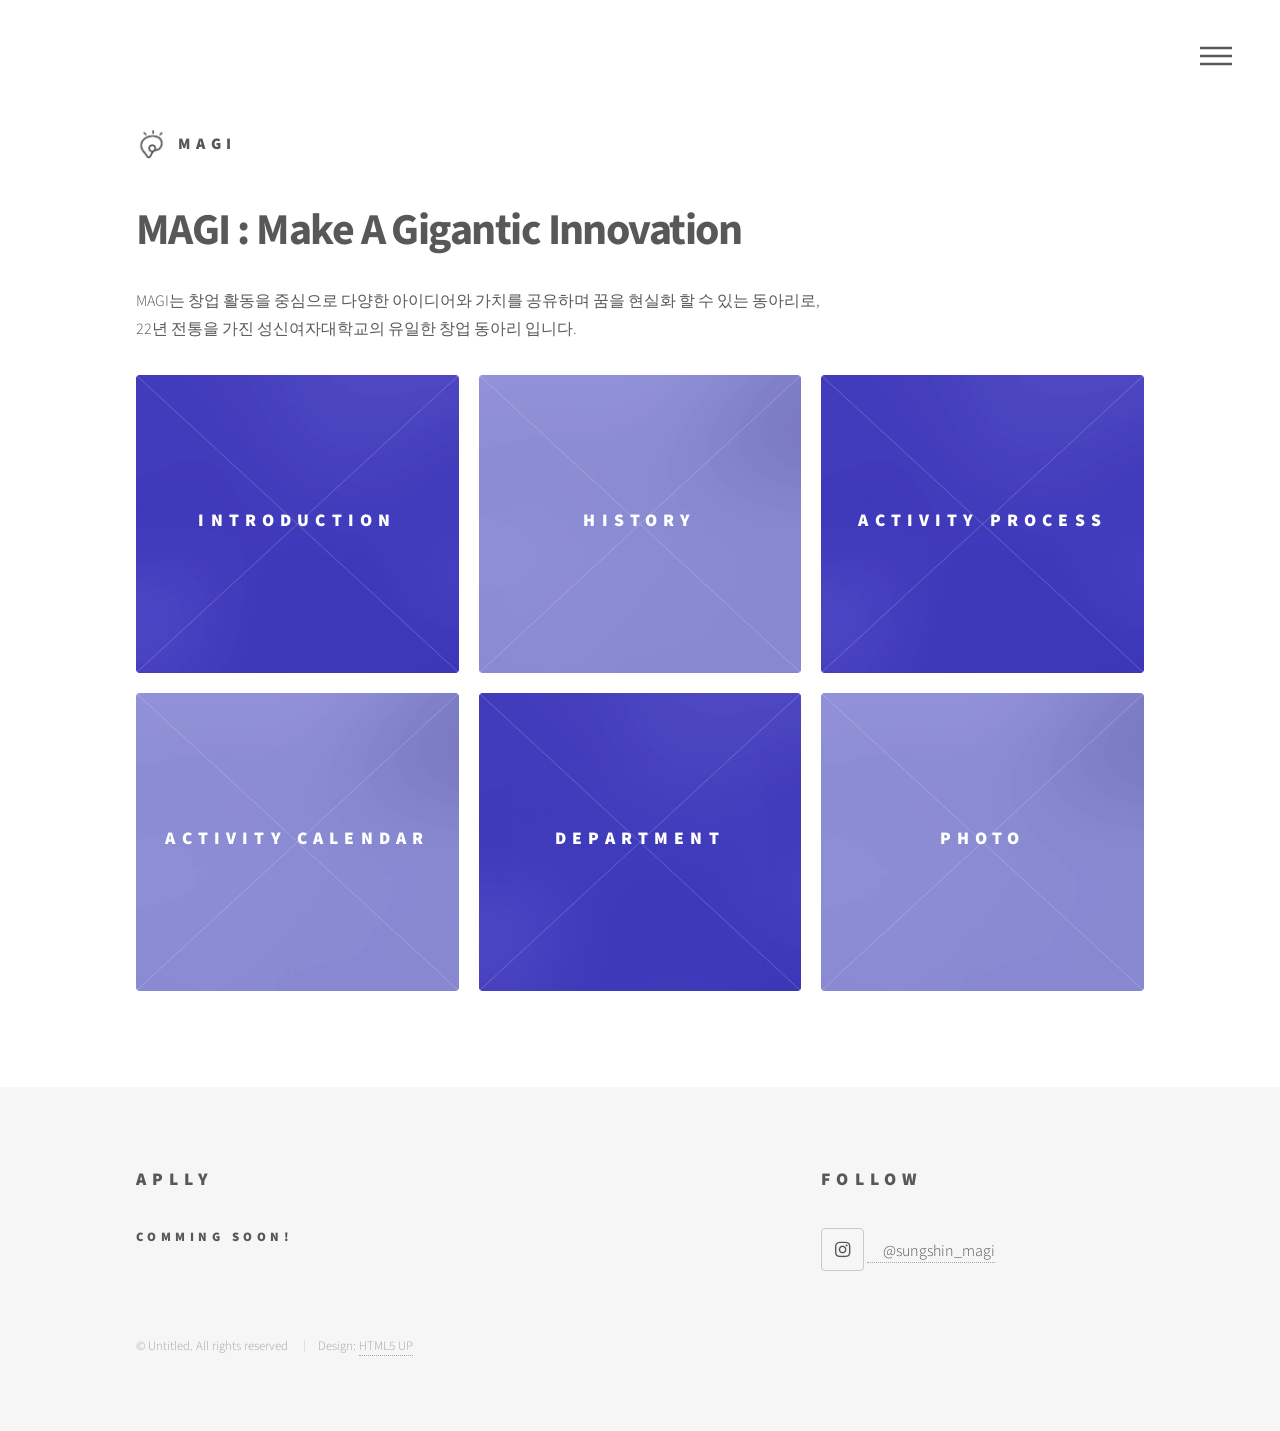
==== commit 921a3c13: "fix history" ====
--- a/index.html
+++ b/index.html
@@ -27,7 +27,7 @@
           <a href="index.html" class="logo">
             <span class="symbol"
               ><img src="images/magi_logo_test.svg" alt="" /></span
-            ><span class="title">MAIG</span>
+            ><span class="title">MAGI</span>
           </a>
 
           <!-- Nav -->
--- a/assets/css/main.css
+++ b/assets/css/main.css
@@ -3261,6 +3261,15 @@
   margin: 1rem;
   box-shadow: 5px 5px 10px grey;
 }
+/* .slogan {
+  font-size: 18px;
+  font-weight: 600;
+  color: #807dd4;
+} */
+.accolor {
+  color: aliceblue;
+  background-color: #807dd4;
+}
 /* Footer */
 
 #footer {
@@ -3417,3 +3426,29 @@
     padding: 0 1.25em;
   }
 }
+
+.history {
+  border-left: thin solid #3b36cf;
+  height: 100%;
+}
+.history h2 {
+  position: relative;
+  font-size: 20px;
+  color: #3b36cf;
+  line-height: 1;
+}
+
+.history div {
+  position: relative;
+  padding: 0 0 0 40px;
+}
+
+.history ol {
+  padding: 10px 0 10px;
+}
+
+.history ul {
+  font-size: 15px;
+  color: #000;
+  line-height: 1px;
+}
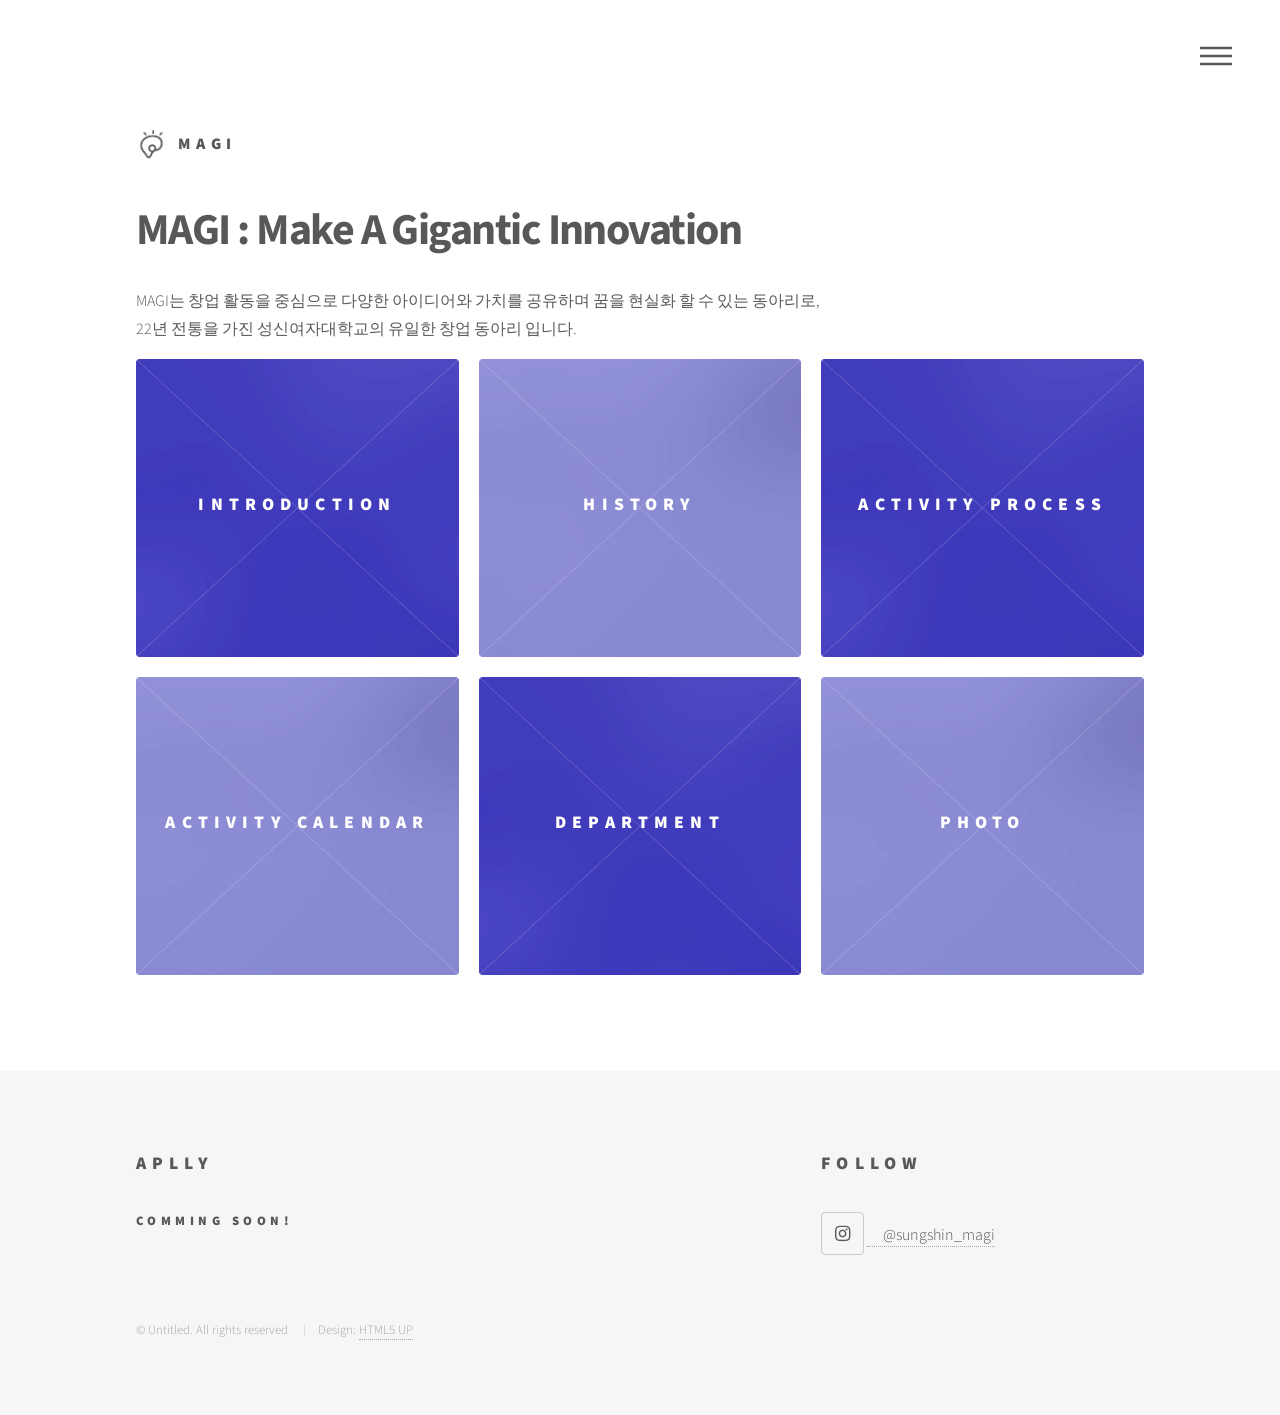
==== commit 9975a3fb: "0809 fix menu" ====
--- a/index.html
+++ b/index.html
@@ -46,10 +46,10 @@
           <li><a href="index.html">Home</a></li>
           <li><a href="introduction.html">Introduction</a></li>
           <li><a href="history.html">History</a></li>
-          <li><a href="generic.html">Activity Process</a></li>
-          <li><a href="generic.html">Activity Calendar</a></li>
-          <li><a href="generic.html">Photo</a></li>
-          <li><a href="generic.html">Department</a></li>
+          <li><a href="process.html">Activity Process</a></li>
+          <li><a href="calendar.html">Activity Calendar</a></li>
+          <li><a href="department.html">Department</a></li>
+          <li><a href="photo.html">Photo</a></li>
         </ul>
       </nav>
 
--- a/assets/css/main.css
+++ b/assets/css/main.css
@@ -167,7 +167,7 @@
 }
 
 body {
-  -ms-overflow-style: scrollbar;
+  -ms-overflow-style: auto;
 }
 
 @media screen and (max-width: 480px) {
@@ -247,7 +247,7 @@
 
 a:hover {
   border-bottom-color: transparent;
-  color: #f2849e !important;
+  color: #3b36cf !important;
 }
 
 strong,
@@ -261,7 +261,7 @@
 }
 
 p {
-  margin: 0 0 2em 0;
+  margin: 2px 0 1em 0;
 }
 
 h1 {
@@ -609,7 +609,7 @@
 
 .row {
   margin-top: 0;
-  margin-left: -2em;
+  margin-left: 0;
 }
 
 .row > * {
@@ -1952,8 +1952,8 @@
 }
 
 .icon.style2:hover {
-  color: #f2849e;
-  border-color: #f2849e;
+  color: #3b36cf;
+  border-color: #3b36cf;
 }
 
 .icon.style2:active {
@@ -2267,8 +2267,8 @@
 input[type="tel"]:focus,
 select:focus,
 textarea:focus {
-  border-bottom-color: #f2849e;
-  box-shadow: inset 0 -1px 0 0 #f2849e;
+  border-bottom-color: #3b36cf;
+  box-shadow: inset 0 -1px 0 0 #3b36cf;
 }
 
 select {
@@ -2372,8 +2372,8 @@
 
 input[type="checkbox"]:focus + label:before,
 input[type="radio"]:focus + label:before {
-  border-color: #f2849e;
-  box-shadow: 0 0 0 1px #f2849e;
+  border-color: #3b36cf;
+  box-shadow: 0 0 0 1px #3b36cf;
 }
 
 input[type="checkbox"] + label:before {
@@ -2595,8 +2595,8 @@
 input[type="button"]:hover,
 button:hover,
 .button:hover {
-  color: #f2849e !important;
-  box-shadow: inset 0 0 0 2px #f2849e;
+  color: #3b36cf !important;
+  box-shadow: inset 0 0 0 2px #3b36cf;
 }
 
 input[type="submit"]:active,
@@ -2638,7 +2638,7 @@
 input[type="button"].primary:hover,
 button.primary:hover,
 .button.primary:hover {
-  background-color: #f2849e;
+  background-color: #3b36cf;
 }
 
 input[type="submit"].primary:active,
@@ -2646,7 +2646,7 @@
 input[type="button"].primary:active,
 button.primary:active,
 .button.primary:active {
-  background-color: #ee5f81;
+  background-color: #3b36cf;
 }
 
 input[type="submit"].disabled,
@@ -3082,7 +3082,7 @@
   max-width: 80%;
   height: 100%;
   -webkit-overflow-scrolling: touch;
-  background: #585858;
+  background: #707070;
   color: #ffffff;
   cursor: default;
   visibility: hidden;
@@ -3261,11 +3261,7 @@
   margin: 1rem;
   box-shadow: 5px 5px 10px grey;
 }
-/* .slogan {
-  font-size: 18px;
-  font-weight: 600;
-  color: #807dd4;
-} */
+
 .accolor {
   color: aliceblue;
   background-color: #807dd4;
@@ -3452,3 +3448,30 @@
   color: #000;
   line-height: 1px;
 }
+
+.fs {
+  font-size: 21px;
+  font-weight: bold;
+  padding-top: 0;
+}
+
+.demoimg {
+  margin-top: 1em;
+}
+
+/*scroll*/
+body::-webkit-scrollbar {
+  width: 7px; /* 스크롤바의 너비 */
+  overflow: auto;
+}
+
+body::-webkit-scrollbar-thumb {
+  height: 40%; /* 스크롤바의 길이 */
+  background: #88889a45; /* 스크롤바의 색상 */
+
+  border-radius: 10px;
+}
+
+body::-webkit-scrollbar-track {
+  background: rgba(220, 192, 253, 0); /*스크롤바 뒷 배경 색상*/
+}
